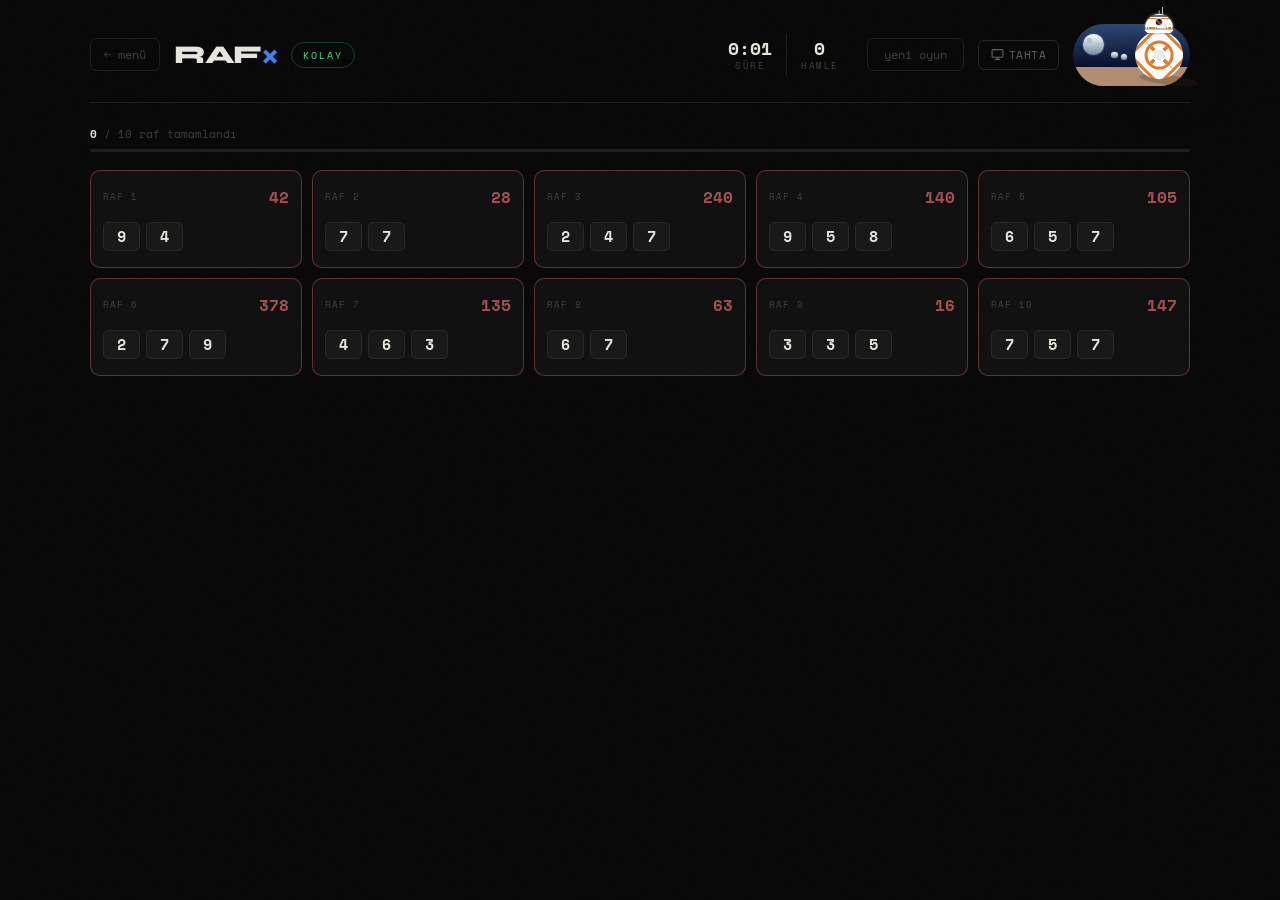
==== game.html @ 6678166b "Add files via upload" ====
<!DOCTYPE html>
<html lang="tr" data-theme="dark">
<head>
<meta charset="UTF-8">
<meta name="viewport" content="width=device-width, initial-scale=1.0">
<title>RAF× — Oyna</title>
<link rel="stylesheet" href="css/style.css">
</head>
<body>

<div class="game-page">

  <canvas id="confetti-canvas"></canvas>

  <!-- Header -->
  <header class="game-header">
    <a href="index.html" class="back-link" title="Zorluk değiştirmek için menüye dön">← menü</a>
    <div class="game-logo">RAF<span class="x">×</span></div>
    <span class="diff-badge" id="diff-badge"></span>
    <span class="mode-badge" id="mode-badge" style="display:none"></span>
    <div class="header-spacer"></div>
    <div class="stat-group">
      <div class="stat-item">
        <span class="stat-val" id="timer-val">0:00</span>
        <span class="stat-label">süre</span>
      </div>
      <div class="stat-item">
        <span class="stat-val" id="moves-val">0</span>
        <span class="stat-label">hamle</span>
      </div>
    </div>
    <button class="new-btn" onclick="initGame()">yeni oyun</button>
    <button class="board-btn" id="board-btn" title="Akıllı Tahta Modu">
      <svg viewBox="0 0 24 24" fill="none" stroke="currentColor" stroke-width="2" stroke-linecap="round" stroke-linejoin="round">
        <rect x="2" y="3" width="20" height="14" rx="2"/><path d="M8 21h8M12 17v4"/>
      </svg>
      tahta
    </button>

    <!-- Tema Toggle -->
    <label class="bb8-toggle">
      <input class="bb8-toggle__checkbox" type="checkbox" id="theme-toggle">
      <div class="bb8-toggle__container">
        <div class="bb8-toggle__scenery">
          <div class="bb8-toggle__cloud"></div>
          <div class="bb8-toggle__cloud"></div>
          <div class="bb8-toggle__cloud"></div>
          <div class="tatto-1"></div>
          <div class="tatto-2"></div>
          <div class="gomrassen"></div>
          <div class="hermes"></div>
          <div class="chenini"></div>
          <div class="bb8-toggle__star"></div>
          <div class="bb8-toggle__star"></div>
          <div class="bb8-toggle__star"></div>
          <div class="bb8-toggle__star"></div>
          <div class="bb8-toggle__star"></div>
          <div class="bb8-toggle__star"></div>
          <div class="bb8-toggle__star"></div>
        </div>
        <div class="bb8">
          <div class="bb8__head-container">
            <div class="bb8__antenna"></div>
            <div class="bb8__antenna"></div>
            <div class="bb8__head"></div>
          </div>
          <div class="bb8__body">
            <div class="artificial__hidden"></div>
          </div>
        </div>
        <div class="bb8__shadow"></div>
      </div>
    </label>

  </header>

  <!-- İlerleme -->
  <div class="progress-wrap">
    <div class="progress-meta">
      <span class="progress-text"><strong id="correct-num">0</strong> / 10 raf tamamlandı</span>
    </div>
    <div class="progress-track">
      <div class="progress-bar" id="progress-bar" style="width:0%"></div>
    </div>
  </div>

  <!-- Oyun Alanı -->
  <div id="game-area"></div>

</div>

<!-- Win Screen -->
<div id="win-screen">
  <div class="win-card">
    <div class="win-title">Tamamlandı</div>
    <div class="win-stars" id="win-stars"></div>
    <div class="win-stats">
      <div class="win-stat">
        <div class="win-stat-val" id="win-time">—</div>
        <div class="win-stat-label">Süre</div>
      </div>
      <div class="win-stat">
        <div class="win-stat-val" id="win-moves">—</div>
        <div class="win-stat-label">Hamle</div>
      </div>
      <div class="win-stat">
        <div class="win-stat-val" id="win-diff">—</div>
        <div class="win-stat-label">Zorluk</div>
      </div>
    </div>
    <div class="win-record" id="win-record" style="display:none">🏆 Yeni Rekor</div>
    <div class="win-daily-badge" id="win-daily-badge">📅 Günlük Bulmaca</div>
    <div class="win-actions">
      <button class="btn btn-ghost btn-sm" id="share-btn" onclick="shareResult()">⎘ Paylaş</button>
      <button class="btn btn-ghost btn-sm" onclick="downloadCard()">↓ Kart</button>
      <button class="btn btn-primary" onclick="initGame()">Tekrar</button>
      <a class="btn btn-ghost btn-sm" href="index.html">Menü</a>
    </div>
  </div>
</div>

<!-- Süre Doldu Ekranı -->
<div id="fail-screen">
  <div class="fail-card">
    <div class="fail-icon">⏱</div>
    <div class="fail-title">Süre Doldu!</div>
    <div class="fail-sub">Bir dahaki sefere!</div>
    <div class="fail-stats">
      <div class="fail-stat">
        <div class="fail-stat-val" id="fail-correct">0</div>
        <div class="fail-stat-label">Raf</div>
      </div>
      <div class="fail-stat">
        <div class="fail-stat-val" id="fail-moves">0</div>
        <div class="fail-stat-label">Hamle</div>
      </div>
      <div class="fail-stat">
        <div class="fail-stat-val" id="fail-diff">—</div>
        <div class="fail-stat-label">Zorluk</div>
      </div>
    </div>
    <div class="fail-actions">
      <button class="btn btn-primary" onclick="initGame()">Tekrar</button>
      <a class="btn btn-ghost btn-sm" href="index.html">Menü</a>
    </div>
  </div>
</div>

<script src="js/audio.js"></script>
<script src="js/storage.js"></script>
<script src="js/stats.js"></script>
<script src="js/puzzle.js"></script>
<script src="js/drag.js"></script>
<script src="js/game.js"></script>
<script src="js/theme.js"></script>

</body>
</html>
---- css/style.css ----
/* ═══════════════════════════════════════════════
   RAF× — style.css
═══════════════════════════════════════════════ */

@import url('https://fonts.googleapis.com/css2?family=Space+Mono:wght@400;700&family=Syne:wght@400;700;800&display=swap');

/* ════════════════════════════════════════
   TEMA DEĞİŞKENLERİ
════════════════════════════════════════ */

/* Koyu tema (varsayılan) */
:root {
  --bg:       #080808;
  --panel:    #101010;
  --panel2:   #141414;
  --border:   #1e1e1e;
  --border2:  #262626;
  --text:     #e8e4dc;
  --muted:    #404040;
  --muted2:   #242424;
  --muted3:   #606060;

  --chip-bg:     #181818;
  --chip-border: #282828;
  --chip-hover:  #222222;

  --green:  #4ade80;
  --red:    #f87171;
  --gold:   #fbbf24;
  --accent: #3b82f6;
  --blue:   #3b82f6;

  --r-sm: 6px;
  --r:    10px;
  --r-lg: 16px;

  --mono: 'Space Mono', monospace;
  --sans: 'Syne', sans-serif;

  --shadow:    0 6px 22px rgba(0,0,0,.55);
  --shadow-lg: 0 12px 40px rgba(0,0,0,.7);
}

/* Açık tema */
[data-theme="light"] {
  --bg:       #ffffff;
  --panel:    #f5f8ff;
  --panel2:   #edf2ff;
  --border:   #dde5f5;
  --border2:  #ccd8f0;
  --text:     #0a0f1e;
  --muted:    #a0aec0;
  --muted2:   #dde5f5;
  --muted3:   #6b7fa3;

  --chip-bg:     #edf2ff;
  --chip-border: #ccd8f0;
  --chip-hover:  #dde8ff;

  --green:  #16a34a;
  --red:    #dc2626;
  --gold:   #b45309;
  --accent: #2563eb;

  --shadow:    0 4px 16px rgba(0,0,0,.1);
  --shadow-lg: 0 8px 30px rgba(0,0,0,.15);
}

/* ── Reset ── */
*, *::before, *::after { box-sizing: border-box; margin: 0; padding: 0; }
html { scroll-behavior: smooth; }

body {
  background: var(--bg);
  color: var(--text);
  font-family: var(--sans);
  min-height: 100vh;
  overflow-x: hidden;
  transition: background .3s, color .3s;
}

/* Grain overlay — koyu temada */
body::before {
  content: '';
  position: fixed; inset: 0;
  background-image: url("data:image/svg+xml,%3Csvg viewBox='0 0 256 256' xmlns='http://www.w3.org/2000/svg'%3E%3Cfilter id='n'%3E%3CfeTurbulence type='fractalNoise' baseFrequency='0.9' numOctaves='4' stitchTiles='stitch'/%3E%3C/filter%3E%3Crect width='100%25' height='100%25' filter='url(%23n)' opacity='0.04'/%3E%3C/svg%3E");
  pointer-events: none; z-index: 9999;
  opacity: 0; transition: opacity .3s;
}
[data-theme="dark"] body::before { opacity: 0.4; }

a { color: inherit; text-decoration: none; }

/* ── Butonlar ── */
.btn {
  display: inline-flex; align-items: center; justify-content: center; gap: 6px;
  padding: 11px 24px; border: none; border-radius: var(--r);
  font-family: var(--sans); font-weight: 700; font-size: 1rem;
  cursor: pointer;
  transition: transform .14s, box-shadow .14s, background .2s, color .2s;
  text-decoration: none; white-space: nowrap;
  min-height: 44px;
}
.btn:hover  { transform: translateY(-2px); box-shadow: var(--shadow); }
.btn:active { transform: translateY(0); box-shadow: none; }

.btn-primary { background: var(--accent); color: #fff; }
.btn-primary:hover { opacity: .88; }

.btn-ghost {
  background: transparent;
  border: 1px solid var(--border2); color: var(--muted3);
}
.btn-ghost:hover { border-color: var(--muted3); color: var(--text); }
.btn-sm { padding: 8px 16px; font-size: 0.82rem; border-radius: var(--r-sm); min-height: 38px; }

/* ════════════════════════════════════════
   LANDING PAGE
════════════════════════════════════════ */

.landing {
  min-height: 100vh;
  display: flex; flex-direction: column; align-items: center;
  padding: 0 20px 80px;
  gap: 48px;
}

/* ── Nav ── */
.site-nav {
  width: 100%; max-width: 960px;
  display: flex; align-items: flex-start; justify-content: space-between;
  gap: 20px;
  padding: 22px 0 0;
}

/* ── Profil Kartı (nav sol) ── */
.nav-profile {
  background: var(--panel);
  border: 1px solid var(--border);
  border-radius: var(--r-lg);
  padding: 16px 18px;
  display: flex; flex-direction: column; gap: 14px;
  min-width: 240px; max-width: 300px;
  flex-shrink: 0;
  transition: background .2s, border-color .2s;
}

.np-header {
  display: flex; align-items: center; gap: 12px;
}
.np-avatar {
  width: 38px; height: 38px;
  background: linear-gradient(135deg, var(--accent), #6d28d9);
  border-radius: 50%;
  display: flex; align-items: center; justify-content: center;
  font-size: 1rem; color: #fff;
  flex-shrink: 0;
}
.np-meta {
  display: flex; flex-direction: column; gap: 3px;
}
.np-title {
  font-family: var(--sans); font-weight: 700; font-size: 0.9rem; color: var(--text);
}
.np-detail-btn {
  background: none; border: none; padding: 0;
  font-family: var(--mono); font-size: 0.58rem;
  color: var(--accent); cursor: pointer;
  letter-spacing: 0.5px;
  transition: opacity .15s;
  text-align: left;
}
.np-detail-btn:hover { opacity: .7; }

/* İstatistik satırları */
.np-stats {
  display: flex; align-items: center; gap: 0;
  background: var(--bg);
  border: 1px solid var(--border);
  border-radius: var(--r-sm);
  overflow: hidden;
}
.np-stat-row {
  flex: 1; padding: 8px 0;
  display: flex; flex-direction: column; align-items: center; gap: 2px;
}
.np-stat-sep {
  width: 1px; height: 28px; background: var(--border); flex-shrink: 0;
}
.np-stat-val {
  font-family: var(--mono); font-weight: 700;
  font-size: 0.95rem; color: var(--text);
  white-space: nowrap;
}
.np-stat-lbl {
  font-family: var(--mono); font-size: 0.52rem;
  color: var(--muted3); text-transform: uppercase; letter-spacing: 0.8px;
}

/* Başarım ikonları */
.np-ach-wrap {
  display: flex; flex-direction: column; gap: 8px;
}
.np-ach-label {
  font-family: var(--mono); font-size: 0.58rem;
  color: var(--muted3); text-transform: uppercase; letter-spacing: 1.5px;
  display: flex; align-items: center; gap: 6px;
}
#np-ach-count {
  color: var(--accent); font-size: 0.55rem;
}
.np-ach-grid {
  display: flex; flex-wrap: wrap; gap: 5px;
}
.np-ach-chip {
  width: 28px; height: 28px;
  border-radius: var(--r-sm);
  border: 1px solid var(--border);
  background: var(--bg);
  display: flex; align-items: center; justify-content: center;
  font-size: 0.85rem;
  filter: grayscale(1); opacity: .3;
  cursor: default;
  transition: filter .2s, opacity .2s, border-color .2s, transform .15s;
}
.np-ach-chip.on {
  filter: none; opacity: 1;
  border-color: var(--gold);
  background: rgba(180,83,9,.08);
}
.np-ach-chip:hover { transform: scale(1.15); }

/* ── Nav sağ: brand + kontroller ── */
.nav-right {
  display: flex; flex-direction: column; align-items: flex-end; gap: 10px;
}

.nav-brand {
  font-family: var(--sans); font-weight: 800;
  font-size: 1.5rem; letter-spacing: -1.5px;
  color: var(--text); line-height: 1;
}
.nav-brand .x { color: var(--accent); }

.nav-controls {
  display: flex; align-items: center; gap: 8px;
}

.nav-btn {
  display: flex; align-items: center; gap: 5px;
  padding: 6px 12px;
  border: 1px solid var(--border2);
  border-radius: var(--r-sm);
  background: transparent;
  color: var(--muted3);
  font-family: var(--mono); font-size: 0.66rem;
  text-transform: uppercase; letter-spacing: 0.5px;
  cursor: pointer;
  transition: border-color .18s, color .18s;
  white-space: nowrap;
}
.nav-btn:hover { border-color: var(--accent); color: var(--accent); }
.nav-btn svg   { width: 13px; height: 13px; flex-shrink: 0; }

/* ── Hero ── */
.hero {
  width: 100%; max-width: 960px;
  text-align: center;
  padding: 32px 0 0;
  display: flex; flex-direction: column; align-items: center; gap: 14px;
}

.hero-logo {
  font-size: clamp(4rem, 11vw, 7rem);
  font-weight: 800; letter-spacing: -6px; line-height: 1;
  animation: logoIn .65s cubic-bezier(.34,1.56,.64,1) both;
}
.hero-logo .x { color: var(--accent); }

@keyframes logoIn {
  from { transform: scale(.5) rotate(-8deg); opacity: 0; }
  to   { transform: scale(1)  rotate(0);     opacity: 1; }
}

.hero-tagline {
  font-family: var(--mono); font-size: 0.72rem;
  color: var(--muted3); letter-spacing: 1.5px;
}

.hero-badges {
  display: flex; gap: 8px; flex-wrap: wrap; justify-content: center;
  min-height: 24px;
}
.hero-badge {
  font-family: var(--mono); font-size: 0.6rem;
  color: var(--muted3); text-transform: uppercase; letter-spacing: 1px;
  background: var(--panel); border: 1px solid var(--border);
  border-radius: 20px; padding: 3px 11px;
}

/* ── Ortak bölüm etiketi ── */
.section-label {
  font-family: var(--mono); font-size: 0.62rem;
  color: var(--muted); text-transform: uppercase; letter-spacing: 2.5px;
  display: flex; align-items: center; gap: 8px;
  margin-bottom: 14px;
}
.section-label::after {
  content: ''; flex: 1; height: 1px; background: var(--border);
}

/* Eski section-title geriye dönük uyumluluk */
.section-title {
  font-family: var(--mono); font-size: 0.62rem;
  color: var(--muted); text-transform: uppercase; letter-spacing: 2.5px;
  margin-bottom: 14px; padding-bottom: 10px;
  border-bottom: 1px solid var(--border);
}

/* ════════════════════════════════════════
   OYNA — MOD + ZORLUK
════════════════════════════════════════ */

.play-section {
  width: 100%; max-width: 960px;
}

/* Mod sekmeleri */
.mode-tabs {
  display: flex;
  background: var(--panel);
  border: 1px solid var(--border);
  border-radius: var(--r);
  padding: 4px;
  gap: 4px;
  margin-bottom: 12px;
}

.mode-tab {
  flex: 1;
  padding: 9px 16px;
  border: none; border-radius: calc(var(--r) - 2px);
  background: transparent;
  color: var(--muted3);
  font-family: var(--mono); font-size: 0.68rem;
  text-transform: uppercase; letter-spacing: 0.5px;
  cursor: pointer;
  transition: background .18s, color .18s;
  white-space: nowrap;
}
.mode-tab:hover  { color: var(--text); }
.mode-tab.active { background: var(--accent); color: #fff; }

.mode-hint {
  font-family: var(--mono); font-size: 0.66rem;
  color: var(--muted3); letter-spacing: 0.5px;
  margin-bottom: 16px;
  min-height: 1.2em;
  transition: opacity .2s;
}

/* Zorluk kartları — yeni tasarım */
.diff-cards {
  display: grid; grid-template-columns: repeat(3, 1fr); gap: 10px;
}

.diff-card {
  background: var(--panel);
  border: 1px solid var(--border);
  border-radius: var(--r-lg);
  overflow: hidden;
  cursor: pointer;
  display: flex; align-items: stretch;
  transition: border-color .18s, transform .16s, box-shadow .18s;
  text-decoration: none; color: inherit;
}
.diff-card:hover { transform: translateY(-3px); box-shadow: var(--shadow); }
.diff-card.easy:hover   { border-color: var(--green); }
.diff-card.medium:hover { border-color: var(--gold);  }
.diff-card.hard:hover   { border-color: var(--red);   }

/* Renkli sol şerit */
.diff-card-stripe {
  width: 4px; flex-shrink: 0;
}
.easy   .diff-card-stripe { background: var(--green); }
.medium .diff-card-stripe { background: var(--gold);  }
.hard   .diff-card-stripe { background: var(--red);   }

.diff-card-body {
  flex: 1; padding: 18px 16px;
  display: flex; flex-direction: column; gap: 5px;
}

.diff-card-top {
  display: flex; align-items: baseline; gap: 8px;
}

.diff-card-name {
  font-weight: 800; font-size: 1.1rem; letter-spacing: -.5px;
}
.easy   .diff-card-name { color: var(--green); }
.medium .diff-card-name { color: var(--gold);  }
.hard   .diff-card-name { color: var(--red);   }

.diff-card-tag {
  font-family: var(--mono); font-size: 0.58rem;
  color: var(--muted); text-transform: uppercase; letter-spacing: 1.5px;
}

.diff-card-desc {
  font-size: 0.8rem; color: var(--muted3);
  line-height: 1.5;
}

.diff-card-record {
  margin-top: 6px;
  font-family: var(--mono); font-size: 0.62rem; color: var(--muted);
  transition: color .2s;
}
.diff-card-record.has-record { color: var(--gold); }
.diff-card-record b { color: var(--gold); }

.diff-card-arrow {
  display: flex; align-items: center; justify-content: center;
  width: 36px; flex-shrink: 0;
  color: var(--muted);
  font-size: 1rem;
  transition: color .18s, transform .18s;
}
.diff-card:hover .diff-card-arrow { color: var(--text); transform: translateX(3px); }

/* ════════════════════════════════════════
   GÜNLÜK BULMACA — ÖNE ÇIKAN
════════════════════════════════════════ */

.daily-section {
  width: 100%; max-width: 960px;
  background: var(--panel);
  border: 1px solid var(--border2);
  border-radius: var(--r-lg);
  padding: 22px 24px;
  position: relative;
  overflow: hidden;
}

/* Sol kenar vurgusu */
.daily-section::before {
  content: '';
  position: absolute; left: 0; top: 0; bottom: 0; width: 3px;
  background: linear-gradient(180deg, var(--gold), var(--accent));
}

.daily-section-head {
  display: flex; align-items: flex-start; justify-content: space-between;
  margin-bottom: 16px;
}
.daily-section-label {
  font-family: var(--mono); font-size: 0.62rem;
  color: var(--gold); text-transform: uppercase; letter-spacing: 2px;
  margin-bottom: 3px;
}
.daily-section-date {
  font-size: 0.85rem; font-weight: 700; color: var(--text);
}
.daily-streak {
  font-family: var(--mono); font-size: 0.65rem;
  color: var(--gold); background: rgba(180,83,9,.1);
  border: 1px solid rgba(180,83,9,.2);
  border-radius: 20px; padding: 4px 12px;
}

.daily-cards {
  display: grid; grid-template-columns: repeat(3, 1fr); gap: 8px;
}

.daily-card {
  background: var(--bg);
  border: 1px solid var(--border);
  border-radius: var(--r);
  padding: 14px 16px;
  display: flex; flex-direction: column; gap: 4px;
  text-decoration: none; color: inherit;
  transition: border-color .18s, transform .14s;
}
.daily-card:hover   { border-color: var(--border2); transform: translateY(-2px); }
.daily-card.played  { border-color: var(--green); }

.daily-card-top {
  display: flex; align-items: center; justify-content: space-between;
}
.daily-card-diff {
  font-weight: 700; font-size: 0.95rem;
}
.daily-card-diff.easy   { color: var(--green); }
.daily-card-diff.medium { color: var(--gold);  }
.daily-card-diff.hard   { color: var(--red);   }
.daily-card-check {
  font-size: 0.8rem; color: var(--green);
  font-family: var(--mono);
}
.daily-card-stars {
  font-size: 1rem; color: var(--gold); letter-spacing: 1px;
}
.daily-stars-empty { color: var(--muted2); }
.daily-card-meta {
  font-family: var(--mono); font-size: 0.6rem;
  color: var(--muted3); text-transform: uppercase; letter-spacing: 1px;
}

/* ════════════════════════════════════════
   ALT GRID — İSTATİSTİK + BAŞARIMLAR
════════════════════════════════════════ */

.bottom-grid {
  width: 100%; max-width: 960px;
  display: grid; grid-template-columns: 280px 1fr; gap: 16px;
  align-items: start;
}

/* İstatistik mini */
.stats-mini {
  background: var(--panel);
  border: 1px solid var(--border);
  border-radius: var(--r-lg);
  padding: 20px 22px;
  display: flex; flex-direction: column; gap: 12px;
}

.stats-mini-nums {
  display: flex; flex-direction: column; gap: 8px;
}

.stats-mini-row {
  display: flex; align-items: baseline; justify-content: space-between;
  padding: 6px 0;
  border-bottom: 1px solid var(--border);
}
.stats-mini-row:last-child { border-bottom: none; }

.stats-mini-val {
  font-family: var(--mono); font-weight: 700;
  font-size: 1.1rem; color: var(--text);
}
.stats-mini-lbl {
  font-family: var(--mono); font-size: 0.58rem;
  color: var(--muted3); text-transform: uppercase; letter-spacing: 1px;
}

.stats-more-btn {
  background: none; border: 1px solid var(--border2);
  border-radius: var(--r-sm);
  font-family: var(--mono); font-size: 0.62rem;
  color: var(--muted3); padding: 7px 14px;
  cursor: pointer; transition: border-color .18s, color .18s;
  text-align: center; letter-spacing: 0.5px;
}
.stats-more-btn:hover { border-color: var(--accent); color: var(--accent); }

/* Başarım mini */
.ach-mini {
  background: var(--panel);
  border: 1px solid var(--border);
  border-radius: var(--r-lg);
  padding: 20px 22px;
}

.ach-count {
  color: var(--accent);
  font-size: 0.55rem;
  margin-left: 4px;
}

/* ── Nasıl Oynanır ── */
.how-section {
  width: 100%; max-width: 960px;
}

.how-steps {
  display: grid; grid-template-columns: repeat(4, 1fr); gap: 8px;
}

.how-step {
  background: var(--panel); border: 1px solid var(--border);
  border-radius: var(--r); padding: 16px;
  display: flex; flex-direction: column; gap: 10px;
  transition: background .2s, border-color .2s;
}

.step-n {
  font-family: var(--mono); font-size: 0.65rem; color: var(--accent);
  background: rgba(59,130,246,.08); border: 1px solid rgba(59,130,246,.18);
  border-radius: 4px; padding: 3px 8px; width: fit-content;
}
[data-theme="light"] .step-n {
  background: rgba(37,99,235,.07); border-color: rgba(37,99,235,.18);
}

.step-text { font-size: 0.85rem; color: var(--muted3); line-height: 1.65; }
.step-text b { color: var(--text); }

/* ── Footer ── */
.landing-footer {
  font-family: var(--mono); font-size: 0.62rem;
  color: var(--muted2); letter-spacing: 2px; text-align: center;
  margin-top: -16px;
}

/* ════════════════════════════════════════
   GAME PAGE
════════════════════════════════════════ */

.game-page {
  min-height: 100vh;
  display: flex; flex-direction: column; align-items: center;
  padding: 24px 24px 60px;
}

/* ── Header ── */
.game-header {
  width: 100%; max-width: 1100px;
  display: flex; align-items: center; gap: 14px;
  margin-bottom: 22px;
  padding-bottom: 16px;
  border-bottom: 1px solid var(--border);
  transition: border-color .2s;
}

.back-link {
  font-family: var(--mono); font-size: 0.72rem; color: var(--muted);
  border: 1px solid var(--border); border-radius: var(--r-sm);
  padding: 7px 13px; text-decoration: none;
  transition: color .18s, border-color .18s;
}
.back-link:hover { color: var(--text); border-color: var(--muted3); }

.game-logo { font-size: 1.6rem; font-weight: 800; letter-spacing: -1.5px; }
.game-logo .x { color: var(--accent); }

.diff-badge {
  font-family: var(--mono); font-size: 0.65rem;
  text-transform: uppercase; letter-spacing: 2px;
  padding: 4px 11px; border-radius: 20px;
  border: 1px solid var(--border); color: var(--muted);
  pointer-events: none;
  transition: color .2s, border-color .2s;
}
.diff-badge[data-diff="easy"]   { color: var(--green); border-color: rgba(74,222,128,.25); }
.diff-badge[data-diff="medium"] { color: var(--gold);  border-color: rgba(251,191,36,.25); }
.diff-badge[data-diff="hard"]   { color: var(--red);   border-color: rgba(248,113,113,.25); }

[data-theme="light"] .diff-badge[data-diff="easy"]   { border-color: rgba(22,163,74,.3); }
[data-theme="light"] .diff-badge[data-diff="medium"] { border-color: rgba(180,83,9,.3); }
[data-theme="light"] .diff-badge[data-diff="hard"]   { border-color: rgba(220,38,38,.3); }

.header-spacer { flex: 1; }

.stat-group { display: flex; align-items: center; }
.stat-item {
  display: flex; flex-direction: column; align-items: center;
  padding: 4px 14px; border-right: 1px solid var(--border);
  transition: border-color .2s;
}
.stat-item:last-child { border-right: none; }
.stat-val {
  font-family: var(--mono); font-size: 1.1rem; font-weight: 700; color: var(--text);
  line-height: 1.2; transition: color .2s;
}
.stat-label {
  font-family: var(--mono); font-size: 0.58rem; color: var(--muted);
  text-transform: uppercase; letter-spacing: 1.5px;
}

.new-btn {
  background: transparent; border: 1px solid var(--border); color: var(--muted);
  border-radius: var(--r-sm); padding: 7px 16px;
  font-family: var(--mono); font-size: 0.72rem;
  cursor: pointer; transition: color .18s, border-color .18s, background .2s;
}
.new-btn:hover { color: var(--text); border-color: var(--muted3); }

/* ── İlerleme ── */
.progress-wrap {
  width: 100%; max-width: 1100px; margin-bottom: 18px;
}
.progress-meta {
  display: flex; justify-content: space-between; align-items: baseline;
  margin-bottom: 7px;
}
.progress-text {
  font-family: var(--mono); font-size: 0.7rem; color: var(--muted);
}
.progress-text strong { color: var(--text); font-weight: 700; }
.progress-track {
  height: 3px; background: var(--border); border-radius: 3px; overflow: hidden;
  transition: background .2s;
}
.progress-bar {
  height: 100%; border-radius: 3px; background: var(--green);
  transition: width .4s ease, background .2s;
}

/* ── Oyun Alanı ── */
#game-area {
  width: 100%; max-width: 1100px;
  display: grid;
  grid-template-columns: repeat(5, 1fr);
  gap: 10px;
}

/* ── Raf ── */
.shelf {
  background: var(--panel); border: 1px solid var(--border);
  border-radius: var(--r); padding: 14px 12px 12px;
  transition: border-color .2s, background .2s;
  min-height: 96px;
  display: flex; flex-direction: column; gap: 10px;
}
.shelf.correct   { border-color: var(--green); }
.shelf.wrong     { border-color: rgba(248,113,113,.35); }
.shelf.drag-over { border-color: var(--accent); }
[data-theme="light"] .shelf.wrong { border-color: rgba(220,38,38,.3); }
.shelf.locked .num-chip { cursor: default; pointer-events: none; }

.shelf-top { display: flex; justify-content: space-between; align-items: center; }

.shelf-num {
  font-family: var(--mono); font-size: 0.58rem; color: var(--muted);
  text-transform: uppercase; letter-spacing: 1px;
}

.shelf-target {
  font-family: var(--mono); font-size: 1rem; font-weight: 700; color: var(--text);
  transition: color .2s;
}
.shelf.correct .shelf-target { color: var(--green); }
.shelf.wrong   .shelf-target { color: var(--red); opacity: .65; }

.numbers-row {
  display: flex; flex-wrap: wrap; gap: 6px;
  flex: 1; align-items: center; min-height: 36px;
}
.empty-hint {
  font-family: var(--mono); font-size: 0.6rem;
  color: var(--muted2); letter-spacing: 3px;
}

/* ── Chip ── */
.num-chip {
  background: var(--chip-bg); border: 1px solid var(--chip-border);
  border-radius: 5px; padding: 6px 13px;
  font-family: var(--mono); font-size: 0.95rem; font-weight: 700; color: var(--text);
  cursor: grab; user-select: none; touch-action: none;
  transition: border-color .15s, opacity .15s, transform .12s, background .2s, color .2s;
  line-height: 1;
}
.num-chip:hover   { background: var(--chip-hover); border-color: var(--muted3); transform: translateY(-1px); }
.num-chip.dragging { opacity: .15; }
.num-chip.ghost {
  position: fixed; pointer-events: none; z-index: 1000;
  opacity: .96; transform: scale(1.15) rotate(2deg);
  border-color: var(--accent);
  box-shadow: var(--shadow-lg); cursor: grabbing;
}

/* ════════════════════════════════════════
   WIN SCREEN
════════════════════════════════════════ */

#confetti-canvas {
  position: fixed; inset: 0; pointer-events: none; z-index: 498;
}

#win-screen {
  display: none; position: fixed; inset: 0;
  background: rgba(0,0,0,.82); z-index: 500;
  align-items: center; justify-content: center;
  backdrop-filter: blur(16px);
}
[data-theme="light"] #win-screen { background: rgba(0,0,0,.6); }
#win-screen.show { display: flex; }

.win-card {
  background: var(--panel); border: 1px solid var(--border2);
  border-radius: var(--r-lg); padding: 36px 40px;
  text-align: center; max-width: 380px; width: 92%;
  display: flex; flex-direction: column; align-items: center; gap: 18px;
  animation: winIn .35s ease; box-shadow: var(--shadow-lg);
}
@keyframes winIn {
  from { transform: translateY(16px); opacity: 0; }
  to   { transform: translateY(0);    opacity: 1; }
}

.win-title { font-size: 1.6rem; font-weight: 800; letter-spacing: -1px; color: var(--text); }

.win-stats {
  display: grid; grid-template-columns: 1fr 1fr 1fr; gap: 6px; width: 100%;
}
.win-stat {
  background: var(--bg); border: 1px solid var(--border);
  border-radius: var(--r-sm); padding: 10px 6px;
  display: flex; flex-direction: column; align-items: center; gap: 2px;
  transition: background .2s, border-color .2s;
}
.win-stat-val {
  font-family: var(--mono); font-size: 1.05rem; font-weight: 700; color: var(--gold);
}
.win-stat-label {
  font-family: var(--mono); font-size: 0.6rem; color: var(--muted);
  text-transform: uppercase; letter-spacing: 1px;
}

.win-stars { display: flex; gap: 3px; font-size: 1.4rem; color: var(--gold); }

.win-record {
  font-family: var(--mono); font-size: 0.56rem; color: var(--gold);
  border: 1px solid rgba(251,191,36,.22);
  border-radius: var(--r-sm); padding: 5px 14px;
  letter-spacing: 1px; text-transform: uppercase;
}

.win-actions { display: flex; gap: 8px; width: 100%; }
.win-actions .btn { flex: 1; }

/* ════════════════════════════════════════
   BB8 TOGGLE (Tema Değiştirici)
════════════════════════════════════════ */

.bb8-toggle {
  --toggle-size: 11px;
  --toggle-width: 10.625em;
  --toggle-height: 5.625em;
  --toggle-offset: calc((var(--toggle-height) - var(--bb8-diameter)) / 2);
  --toggle-bg: linear-gradient(#2c4770, #070e2b 35%, #628cac 50% 70%, #a6c5d4) no-repeat;
  --bb8-diameter: 4.375em;
  --radius: 99em;
  --transition: 0.4s;
  --accent: #de7d2f;
  --bb8-bg: #fff;
}

.bb8-toggle, .bb8-toggle *, .bb8-toggle *::before, .bb8-toggle *::after {
  box-sizing: border-box;
}

.bb8-toggle { cursor: pointer; font-size: var(--toggle-size); flex-shrink: 0; }

.bb8-toggle__checkbox { appearance: none; display: none; }

.bb8-toggle__container {
  width: var(--toggle-width); height: var(--toggle-height);
  background: var(--toggle-bg); background-size: 100% 11.25em;
  background-position-y: -5.625em; border-radius: var(--radius);
  position: relative; transition: var(--transition);
}

.bb8 {
  display: flex; flex-direction: column; align-items: center;
  position: absolute;
  top: calc(var(--toggle-offset) - 1.688em + 0.188em);
  left: var(--toggle-offset);
  transition: var(--transition); z-index: 2;
}

.bb8__head-container {
  position: relative; transition: var(--transition); z-index: 2;
  transform-origin: 1.25em 3.75em;
}

.bb8__head {
  overflow: hidden; margin-bottom: -0.188em; width: 2.5em; height: 1.688em;
  background:
    linear-gradient(transparent .063em, dimgray .063em .313em, transparent .313em .375em, var(--accent) .375em .5em, transparent .5em 1.313em, silver 1.313em 1.438em, transparent 1.438em),
    linear-gradient(45deg, transparent .188em, var(--bb8-bg) .188em 1.25em, transparent 1.25em),
    linear-gradient(-45deg, transparent .188em, var(--bb8-bg) .188em 1.25em, transparent 1.25em),
    linear-gradient(var(--bb8-bg) 1.25em, transparent 1.25em);
  border-radius: var(--radius) var(--radius) 0 0;
  position: relative; z-index: 1;
  filter: drop-shadow(0 .063em .125em gray);
}

.bb8__head::before {
  content: "";
  position: absolute; width: .563em; height: .563em;
  background:
    radial-gradient(.125em circle at .25em .375em, red, transparent),
    radial-gradient(.063em circle at .375em .188em, var(--bb8-bg) 50%, transparent 100%),
    linear-gradient(45deg, #000 .188em, dimgray .313em .375em, #000 .5em);
  border-radius: var(--radius); top: .413em; left: 50%;
  transform: translate(-50%);
  box-shadow: 0 0 0 .089em lightgray, .563em .281em 0 -.148em, .563em .281em 0 -.1em var(--bb8-bg), .563em .281em 0 -.063em;
  z-index: 1; transition: var(--transition);
}

.bb8__head::after {
  content: ""; position: absolute; bottom: .375em; left: 0;
  width: 100%; height: .188em;
  background: linear-gradient(to right, var(--accent) .125em, transparent .125em .188em, var(--accent) .188em .313em, transparent .313em .375em, var(--accent) .375em .938em, transparent .938em 1em, var(--accent) 1em 1.125em, transparent 1.125em 1.875em, var(--accent) 1.875em 2em, transparent 2em 2.063em, var(--accent) 2.063em 2.25em, transparent 2.25em 2.313em, var(--accent) 2.313em 2.375em, transparent 2.375em 2.438em, var(--accent) 2.438em);
  transition: var(--transition);
}

.bb8__antenna {
  position: absolute; transform: translateY(-90%);
  width: .059em; border-radius: var(--radius) var(--radius) 0 0; transition: var(--transition);
}
.bb8__antenna:nth-child(1) { height: .938em; right: .938em; background: linear-gradient(#000 .188em, silver .188em); }
.bb8__antenna:nth-child(2) { height: .375em; left: 50%; transform: translate(-50%, -90%); background: silver; }

.bb8__body {
  width: 4.375em; height: 4.375em; background: var(--bb8-bg);
  border-radius: var(--radius); position: relative; overflow: hidden;
  transition: var(--transition); z-index: 1; transform: rotate(45deg);
  background:
    linear-gradient(-90deg, var(--bb8-bg) 4%, var(--accent) 4% 10%, transparent 10% 90%, var(--accent) 90% 96%, var(--bb8-bg) 96%),
    linear-gradient(var(--bb8-bg) 4%, var(--accent) 4% 10%, transparent 10% 90%, var(--accent) 90% 96%, var(--bb8-bg) 96%),
    linear-gradient(to right, transparent 2.156em, silver 2.156em 2.219em, transparent 2.188em),
    linear-gradient(transparent 2.156em, silver 2.156em 2.219em, transparent 2.188em);
  background-color: var(--bb8-bg);
}

.bb8__body::after {
  content: ""; bottom: 1.5em; left: .563em; position: absolute;
  width: .188em; height: .188em; background: rgb(236,236,236); color: rgb(236,236,236);
  border-radius: 50%;
  box-shadow: .875em .938em, 0 -1.25em, .875em -2.125em, 2.125em -2.125em, 3.063em -1.25em, 3.063em 0, 2.125em .938em;
}

.bb8__body::before {
  content: ""; width: 2.625em; height: 2.625em; position: absolute;
  border-radius: 50%; z-index: .1; overflow: hidden;
  top: 50%; left: 50%; transform: translate(-50%, -50%);
  border: .313em solid var(--accent);
  background:
    radial-gradient(1em circle at center, rgb(236,236,236) 50%, transparent 51%),
    radial-gradient(1.25em circle at center, var(--bb8-bg) 50%, transparent 51%),
    linear-gradient(-90deg, transparent 42%, var(--accent) 42% 58%, transparent 58%),
    linear-gradient(var(--bb8-bg) 42%, var(--accent) 42% 58%, var(--bb8-bg) 58%);
}

.artificial__hidden {
  position: absolute; border-radius: inherit; inset: 0;
  pointer-events: none; overflow: hidden;
}

.bb8__shadow {
  width: var(--bb8-diameter); height: 20%; border-radius: 50%;
  background: #3a271c; box-shadow: .313em 0 3.125em #3a271c; opacity: .25;
  position: absolute; bottom: 0; left: calc(var(--toggle-offset) - .938em);
  transition: var(--transition); transform: skew(-70deg); z-index: 1;
}

.bb8-toggle__scenery {
  width: 100%; height: 100%; pointer-events: none; overflow: hidden;
  position: relative; border-radius: inherit;
}
.bb8-toggle__scenery::before {
  content: ""; position: absolute; width: 100%; height: 30%;
  bottom: 0; background: #b18d71; z-index: 1;
}

.bb8-toggle__cloud { z-index: 1; position: absolute; border-radius: 50%; }
.bb8-toggle__cloud:nth-last-child(1) { width: .875em; height: .625em; filter: blur(.125em) drop-shadow(.313em .313em #ffffffae) drop-shadow(-.625em 0 #fff) drop-shadow(-.938em -.125em #fff); right: 1.875em; top: 2.813em; background: linear-gradient(to top right, #ffffffae, #ffffffae); transition: var(--transition); }
.bb8-toggle__cloud:nth-last-child(2) { top: .625em; right: 4.375em; width: .875em; height: .375em; background: #dfdedeae; filter: blur(.125em) drop-shadow(-.313em -.188em #e0dfdfae) drop-shadow(-.625em -.188em #bbbbbbae) drop-shadow(-1em .063em #cfcfcfae); transition: .6s; }
.bb8-toggle__cloud:nth-last-child(3) { top: 1.25em; right: .938em; width: .875em; height: .375em; background: #ffffffae; filter: blur(.125em) drop-shadow(.438em .188em #ffffffae) drop-shadow(-.625em .313em #ffffffae); transition: .8s; }

.gomrassen, .hermes, .chenini {
  position: absolute; border-radius: var(--radius);
  background: linear-gradient(#fff, #6e8ea2); top: 100%;
}
.gomrassen { left: .938em; width: 1.875em; height: 1.875em; box-shadow: 0 0 .188em #ffffff52, 0 0 .188em #6e8ea24b; transition: var(--transition); }
.gomrassen::before, .gomrassen::after { content: ""; position: absolute; border-radius: inherit; box-shadow: inset 0 0 .063em rgb(140,162,169); background: rgb(184,196,200); }
.gomrassen::before { left: .313em; top: .313em; width: .438em; height: .438em; }
.gomrassen::after  { width: .25em; height: .25em; left: 1.25em; top: .75em; }

.hermes  { left: 3.438em; width: .625em; height: .625em; box-shadow: 0 0 .125em #ffffff52, 0 0 .125em #6e8ea24b; transition: .6s; }
.chenini { left: 4.375em; width: .5em;   height: .5em;   box-shadow: 0 0 .125em #ffffff52, 0 0 .125em #6e8ea24b; transition: .8s; }

.tatto-1, .tatto-2 { position: absolute; width: 1.25em; height: 1.25em; border-radius: var(--radius); }
.tatto-1 { background: #fefefe; right: 3.125em; top: .625em; box-shadow: 0 0 .438em #fdf4e1; transition: var(--transition); }
.tatto-2 { background: linear-gradient(#e6ac5c, #d75449); right: 1.25em; top: 2.188em; box-shadow: 0 0 .438em #e6ad5c3d, 0 0 .438em #d755494f; transition: .7s; }

.bb8-toggle__star {
  position: absolute; width: .063em; height: .063em;
  background: #fff; border-radius: var(--radius);
  filter: drop-shadow(0 0 .063em #fff); color: #fff; top: 100%;
}
.bb8-toggle__star:nth-child(1) { left: 3.75em; box-shadow: 1.25em .938em, -1.25em 2.5em, 0 1.25em, 1.875em .625em, -3.125em 1.875em, 1.25em 2.813em; transition: .2s; }
.bb8-toggle__star:nth-child(2) { left: 4.688em; box-shadow: .625em 0, 0 .625em, -.625em -.625em, .625em .938em, -3.125em 1.25em, 1.25em -1.563em; transition: .3s; }
.bb8-toggle__star:nth-child(3) { left: 5.313em; box-shadow: -.625em -.625em, -2.188em 1.25em, -2.188em 0, -3.75em -.625em, -3.125em -.625em, -2.5em -.313em, .75em -.625em; transition: var(--transition); }
.bb8-toggle__star:nth-child(4) { left: 1.875em; width: .125em; height: .125em; transition: .5s; }
.bb8-toggle__star:nth-child(5) { left: 5em;     width: .125em; height: .125em; transition: .6s; }
.bb8-toggle__star:nth-child(6) { left: 2.5em;   width: .125em; height: .125em; transition: .7s; }
.bb8-toggle__star:nth-child(7) { left: 3.438em; width: .125em; height: .125em; transition: .8s; }

/* BB8 Aksiyonlar */
.bb8-toggle__checkbox:checked + .bb8-toggle__container .bb8-toggle__star:nth-child(1) { top: .625em; }
.bb8-toggle__checkbox:checked + .bb8-toggle__container .bb8-toggle__star:nth-child(2) { top: 1.875em; }
.bb8-toggle__checkbox:checked + .bb8-toggle__container .bb8-toggle__star:nth-child(3) { top: 1.25em; }
.bb8-toggle__checkbox:checked + .bb8-toggle__container .bb8-toggle__star:nth-child(4) { top: 3.438em; }
.bb8-toggle__checkbox:checked + .bb8-toggle__container .bb8-toggle__star:nth-child(5) { top: 3.438em; }
.bb8-toggle__checkbox:checked + .bb8-toggle__container .bb8-toggle__star:nth-child(6) { top: .313em; }
.bb8-toggle__checkbox:checked + .bb8-toggle__container .bb8-toggle__star:nth-child(7) { top: 1.875em; }
.bb8-toggle__checkbox:checked + .bb8-toggle__container .bb8-toggle__cloud { right: -100%; }
.bb8-toggle__checkbox:checked + .bb8-toggle__container .gomrassen { top: .938em; }
.bb8-toggle__checkbox:checked + .bb8-toggle__container .hermes    { top: 2.5em; }
.bb8-toggle__checkbox:checked + .bb8-toggle__container .chenini   { top: 2.75em; }
.bb8-toggle__checkbox:checked + .bb8-toggle__container { background-position-y: 0; }
.bb8-toggle__checkbox:checked + .bb8-toggle__container .tatto-1   { top: 100%; }
.bb8-toggle__checkbox:checked + .bb8-toggle__container .tatto-2   { top: 100%; }
.bb8-toggle__checkbox:checked + .bb8-toggle__container .bb8 { left: calc(100% - var(--bb8-diameter) - var(--toggle-offset)); }
.bb8-toggle__checkbox:checked + .bb8-toggle__container .bb8__shadow { left: calc(100% - var(--bb8-diameter) - var(--toggle-offset) + .938em); transform: skew(70deg); }
.bb8-toggle__checkbox:checked + .bb8-toggle__container .bb8__body  { transform: rotate(225deg); }

.bb8-toggle__checkbox:hover + .bb8-toggle__container .bb8__head::before { left: 100%; }
.bb8-toggle__checkbox:not(:checked):hover + .bb8-toggle__container .bb8__antenna:nth-child(1) { right: 1.5em; }
.bb8-toggle__checkbox:hover + .bb8-toggle__container .bb8__antenna:nth-child(2) { left: .938em; }
.bb8-toggle__checkbox:hover + .bb8-toggle__container .bb8__head::after { background-position: 1.375em 0; }
.bb8-toggle__checkbox:checked:hover + .bb8-toggle__container .bb8__head::before { left: 0; }
.bb8-toggle__checkbox:checked:hover + .bb8-toggle__container .bb8__antenna:nth-child(2) { left: calc(100% - .938em); }
.bb8-toggle__checkbox:checked:hover + .bb8-toggle__container .bb8__head::after { background-position: -1.375em 0; }
.bb8-toggle__checkbox:active + .bb8-toggle__container .bb8__head-container { transform: rotate(25deg); }
.bb8-toggle__checkbox:checked:active + .bb8-toggle__container .bb8__head-container { transform: rotate(-25deg); }

/* ════════════════════════════════════════
   RESPONSIVE
════════════════════════════════════════ */

/* Orta masaüstü */
@media (max-width: 1100px) {
  #game-area { grid-template-columns: repeat(4, 1fr); }
}

/* Küçük masaüstü / büyük tablet (≤860px) */
@media (max-width: 860px) {
  #game-area   { grid-template-columns: repeat(3, 1fr); }
  .game-header { gap: 10px; }
  .bottom-grid { grid-template-columns: 1fr; }
}

/* Tablet (≤768px) */
@media (max-width: 768px) {
  /* Landing gap küçült */
  .landing { gap: 32px; }
  .hero { padding: 12px 0 0; }
  .hero-logo { font-size: clamp(3.2rem, 16vw, 5rem); }

  /* Mod sekmeleri */
  .mode-tab { font-size: 0.6rem; padding: 8px 10px; }

  /* Zorluk kartları: dikey */
  .diff-cards { grid-template-columns: 1fr; }
  .diff-card  { border-radius: var(--r); }
  .diff-card-body { padding: 14px 14px; }
  .diff-card-desc { display: none; }

  /* Günlük */
  .daily-section { padding: 18px 18px; }
  .daily-cards   { grid-template-columns: 1fr; gap: 6px; }
  .daily-card    { flex-direction: row; align-items: center; padding: 12px 14px; gap: 12px; }

  /* Alt grid */
  .bottom-grid { grid-template-columns: 1fr; }

  /* Nasıl oynanır */
  .how-steps { grid-template-columns: repeat(2, 1fr); }

  /* Game */

  /* Game */
  .game-page   { padding: 12px 12px 48px; }
  .game-header { flex-wrap: wrap; gap: 8px; padding-bottom: 12px; margin-bottom: 14px; }
  .header-spacer { display: none; }
  .game-logo   { font-size: 1.3rem; }
  .back-link   { font-size: 0.65rem; padding: 6px 10px; }
  .diff-badge  { font-size: 0.58rem; }
  .new-btn     { font-size: 0.65rem; padding: 6px 12px; }
  .board-btn   { font-size: 0.6rem; padding: 5px 10px; }
  .stat-val    { font-size: 0.95rem; }
  .stat-item   { padding: 3px 10px; }

  .progress-wrap { margin-bottom: 12px; }
  .progress-text { font-size: 0.65rem; }

  #game-area { grid-template-columns: repeat(2, 1fr); gap: 8px; }
  .shelf { min-height: 88px; padding: 10px 10px 8px; gap: 8px; }
  .shelf-target { font-size: 1rem; }
  .num-chip { padding: 8px 14px; font-size: 0.9rem; }

  /* Win */
  .win-card { padding: 28px 24px; gap: 14px; }
  .win-title { font-size: 1.4rem; }
  .win-stars { font-size: 1.8rem; }
  .win-stats { gap: 16px; }
  .win-stat-val { font-size: 1.3rem; }
  .win-actions { gap: 8px; }
  .btn { font-size: 0.8rem; padding: 9px 18px; }

  /* BB8 toggle: tablet için biraz küçük */
  .bb8-toggle__container { width: 6rem; height: 2.8rem; border-radius: 99px; }
}

/* Büyük telefon / küçük tablet (≤480px) */
@media (max-width: 480px) {
  body { font-size: 14px; }

  /* Landing */
  .landing { padding: 0 14px 60px; }
  .hero-logo { font-size: clamp(2.6rem, 16vw, 4rem); }
  .hero-sub  { font-size: 1rem; }
  .section-title { font-size: 0.75rem; }
  .diff-card { padding: 14px 16px; }
  .diff-card-name  { font-size: 1rem; }
  .diff-card-record { font-size: 0.6rem; }
  .how-step { padding: 12px; }
  .step-n   { font-size: 0.6rem; }
  .step-text { font-size: 0.82rem; }

  /* Game */
  .game-page { padding: 10px 8px 40px; }
  .game-header { gap: 6px; padding-bottom: 10px; }
  .game-logo { font-size: 1.15rem; }
  .back-link { padding: 5px 8px; }
  .stat-val  { font-size: 0.88rem; }
  .stat-item { padding: 2px 8px; }
  .new-btn   { padding: 5px 10px; }

  #game-area { grid-template-columns: repeat(2, 1fr); gap: 6px; }
  .shelf { min-height: 80px; padding: 8px 8px 6px; gap: 6px; }
  .shelf-num    { font-size: 0.52rem; }
  .shelf-target { font-size: 0.9rem; }
  .num-chip { padding: 7px 12px; font-size: 0.85rem; }
  .numbers-row  { gap: 4px; min-height: 30px; }

  /* Win */
  .win-card { padding: 22px 18px; gap: 12px; }
  .win-title { font-size: 1.2rem; }
  .win-stars { font-size: 1.5rem; }
  .win-stat-val { font-size: 1.1rem; }
  .win-actions { flex-direction: column; gap: 6px; }
  .btn { width: 100%; justify-content: center; }
}

/* Küçük telefon (≤360px) */
@media (max-width: 360px) {
  #game-area { grid-template-columns: repeat(2, 1fr); gap: 5px; }
  .shelf { min-height: 72px; }
  .shelf-target { font-size: 0.82rem; }
  .num-chip { padding: 6px 10px; font-size: 0.78rem; }
}

/* ════════════════════════════════════════
   TAHTA MODU (Akıllı Tahta)
════════════════════════════════════════ */

/* Board-mode butonu (game sayfasında kullanılır) */
.board-btn {
  display: flex; align-items: center; gap: 5px;
  padding: 6px 12px;
  border: 1px solid var(--border2); border-radius: var(--r-sm);
  background: transparent; color: var(--muted3);
  font-family: var(--mono); font-size: 0.66rem;
  text-transform: uppercase; letter-spacing: 0.5px;
  cursor: pointer; transition: all .2s; white-space: nowrap;
}
.board-btn:hover  { border-color: var(--accent); color: var(--accent); }
.board-btn.active { border-color: var(--accent); color: var(--accent); background: rgba(59,130,246,.1); }
.board-btn svg    { width: 13px; height: 13px; }

[data-mode="board"] .board-btn { font-size: 0.9rem; padding: 10px 18px; }

/* Landing board-mode overrides */
[data-mode="board"] .nav-brand     { font-size: 1.8rem; }
[data-mode="board"] .hero-logo     { font-size: clamp(5rem, 12vw, 9rem); }
[data-mode="board"] .hero-tagline  { font-size: 1rem; }
[data-mode="board"] .mode-tab      { font-size: 1rem; padding: 13px 20px; }
[data-mode="board"] .diff-card-name { font-size: 1.5rem; }
[data-mode="board"] .diff-card-body { padding: 28px 22px; }
[data-mode="board"] .diff-card-desc { font-size: 1rem; }
[data-mode="board"] .daily-section { padding: 28px 30px; }
[data-mode="board"] .section-label { font-size: 0.85rem; }

/* ── Layout ── */
[data-mode="board"] .game-page    { --board-scale: 1; }
[data-mode="board"] #game-area    {
  grid-template-columns: repeat(5, 1fr);
  max-width: 98vw;
  gap: 16px;
  padding: 0 16px 24px;
}

/* ── Header ── */
[data-mode="board"] .game-header  {
  padding: 14px 24px;
  gap: 18px;
}
[data-mode="board"] .game-logo    { font-size: 2rem; }
[data-mode="board"] .diff-badge   { font-size: 1rem; padding: 5px 14px; }
[data-mode="board"] .stat-val     { font-size: 1.8rem; }
[data-mode="board"] .stat-label   { font-size: 0.8rem; }
[data-mode="board"] .new-btn      { font-size: 1rem; padding: 10px 22px; }
[data-mode="board"] .back-link    { font-size: 0.9rem; }

/* ── Progress ── */
[data-mode="board"] .progress-wrap  { padding: 10px 24px 6px; }
[data-mode="board"] .progress-text  { font-size: 1rem; }
[data-mode="board"] .progress-track { height: 10px; }

/* ── Shelf ── */
[data-mode="board"] .shelf         {
  min-height: 160px;
  border-radius: var(--r-lg);
  padding: 16px;
}
[data-mode="board"] .shelf-num     { font-size: 0.85rem; }
[data-mode="board"] .shelf-target  { font-size: 1.8rem; }
[data-mode="board"] .numbers-row   { gap: 10px; margin-top: 12px; min-height: 60px; }
[data-mode="board"] .num-chip      {
  padding: 12px 20px;
  font-size: 1.5rem;
  border-radius: var(--r);
  min-width: 52px;
}
[data-mode="board"] .empty-hint    { font-size: 1.2rem; }

/* ── Win screen ── */
[data-mode="board"] .win-card      { padding: 48px 56px; max-width: 640px; }
[data-mode="board"] .win-title     { font-size: 2.4rem; }
[data-mode="board"] .win-stars     { font-size: 3rem; }
[data-mode="board"] .win-stat-val  { font-size: 2rem; }
[data-mode="board"] .win-stat-label { font-size: 0.9rem; }
[data-mode="board"] .win-record    { font-size: 1rem; padding: 8px 20px; }
[data-mode="board"] .btn           { font-size: 1rem; padding: 12px 28px; }

/* ── Landing (index) ── */
[data-mode="board"] .hero-logo     { font-size: clamp(4rem, 10vw, 7rem); }
[data-mode="board"] .hero-sub      { font-size: 1.6rem; }
[data-mode="board"] .hero-desc     { font-size: 1.1rem; max-width: 600px; }
[data-mode="board"] .section-title { font-size: 1.4rem; }
[data-mode="board"] .diff-card     { padding: 28px 24px; }
[data-mode="board"] .diff-card-name  { font-size: 1.5rem; }
[data-mode="board"] .diff-card-range { font-size: 0.95rem; }
[data-mode="board"] .diff-card-record { font-size: 0.85rem; }
[data-mode="board"] .step-n        { font-size: 2.2rem; }
[data-mode="board"] .step-text     { font-size: 1.1rem; }

/* ════════════════════════════════════════
   RAF ANİMASYONLARI
════════════════════════════════════════ */

@keyframes shelfOut {
  0%   { transform: scale(1);    opacity: 1; }
  25%  { transform: scale(1.05); opacity: 1; border-color: var(--green); background: rgba(74,222,128,.1); }
  100% { transform: scale(0.86) translateY(-12px); opacity: 0; }
}

@keyframes shelfIn {
  0%   { transform: translateY(22px) scale(0.9); opacity: 0; }
  60%  { transform: translateY(-4px) scale(1.02); opacity: 1; }
  100% { transform: translateY(0)   scale(1);    opacity: 1; }
}

.shelf.completing {
  animation: shelfOut 0.42s cubic-bezier(.4,0,.6,1) forwards;
  pointer-events: none;
}

.shelf.entering {
  animation: shelfIn 0.44s cubic-bezier(.2,.8,.4,1) both;
}

/* ════════════════════════════════════════
   MOD ROZETİ (oyun başlığı)
════════════════════════════════════════ */

.mode-badge {
  font-family: var(--mono);
  font-size: 0.58rem;
  text-transform: uppercase;
  letter-spacing: 2px;
  padding: 3px 10px;
  border-radius: 20px;
  border: 1px solid var(--border2);
  color: var(--muted3);
  white-space: nowrap;
}

/* ════════════════════════════════════════
   SÜRE DOLDU EKRANI
════════════════════════════════════════ */

#fail-screen {
  display: none;
  position: fixed; inset: 0;
  background: rgba(0,0,0,.82);
  z-index: 500;
  align-items: center;
  justify-content: center;
  backdrop-filter: blur(18px);
  -webkit-backdrop-filter: blur(18px);
}
#fail-screen.show { display: flex; }

.fail-card {
  background: var(--panel);
  border: 1px solid var(--border2);
  border-radius: var(--r-lg);
  padding: 36px 40px;
  text-align: center;
  max-width: 380px;
  width: 92%;
  display: flex;
  flex-direction: column;
  align-items: center;
  gap: 18px;
  animation: winIn .35s ease;
  box-shadow: var(--shadow-lg);
}

.fail-icon  { font-size: 3rem; line-height: 1; }
.fail-title {
  font-family: var(--sans);
  font-size: 1.6rem;
  font-weight: 800;
  letter-spacing: -1px;
  color: var(--red);
}
.fail-sub {
  font-family: var(--mono);
  font-size: 0.68rem;
  color: var(--muted3);
  text-transform: uppercase;
  letter-spacing: 1.5px;
}

.fail-stats {
  display: grid;
  grid-template-columns: 1fr 1fr 1fr;
  gap: 6px;
  width: 100%;
}
.fail-stat {
  background: var(--bg);
  border: 1px solid var(--border);
  border-radius: var(--r-sm);
  padding: 10px 6px;
  display: flex; flex-direction: column; align-items: center; gap: 2px;
}
.fail-stat-val {
  font-family: var(--mono);
  font-size: 1.05rem;
  font-weight: 700;
  color: var(--text);
}
.fail-stat-label {
  font-family: var(--mono);
  font-size: 0.58rem;
  color: var(--muted);
  text-transform: uppercase;
  letter-spacing: 1px;
}

.fail-actions { display: flex; gap: 8px; width: 100%; }
.fail-actions .btn { flex: 1; }

/* ════════════════════════════════════════
   MOD SEÇİM KARTLARI (index)
════════════════════════════════════════ */

.mode-section {
  width: 100%;
  max-width: 920px;
  margin-top: -4px;
}

.mode-cards {
  display: grid;
  grid-template-columns: repeat(3, 1fr);
  gap: 10px;
}

.mode-card {
  background: var(--panel);
  border: 2px solid var(--border);
  border-radius: var(--r);
  padding: 16px 18px;
  cursor: pointer;
  text-align: left;
  display: flex;
  flex-direction: column;
  gap: 5px;
  transition: border-color .18s, background .18s, transform .14s;
  position: relative;
  overflow: hidden;
}
.mode-card:hover { border-color: var(--border2); transform: translateY(-2px); }
.mode-card.active {
  border-color: var(--accent);
  background: rgba(59,130,246,.07);
}
[data-theme="light"] .mode-card.active { background: rgba(37,99,235,.06); }

.mode-card-icon {
  font-size: 1.4rem;
  line-height: 1;
  margin-bottom: 2px;
}
.mode-card-name {
  font-family: var(--sans);
  font-weight: 700;
  font-size: 1rem;
  color: var(--text);
}
.mode-card.active .mode-card-name { color: var(--accent); }
.mode-card-desc {
  font-family: var(--mono);
  font-size: 0.6rem;
  color: var(--muted3);
  text-transform: uppercase;
  letter-spacing: 1px;
}

/* tahta modunda mod kartları da büyür */
[data-mode="board"] .mode-card      { padding: 22px 24px; }
[data-mode="board"] .mode-card-name { font-size: 1.3rem; }
[data-mode="board"] .mode-card-desc { font-size: 0.82rem; }

/* Responsive: mod kartları */
@media (max-width: 768px) {
  .mode-cards { grid-template-columns: 1fr; }
  .mode-card  { flex-direction: row; align-items: center; padding: 14px 18px; gap: 14px; }
  .mode-card-icon { font-size: 1.6rem; margin-bottom: 0; }
}
@media (max-width: 480px) {
  .mode-card  { padding: 12px 14px; gap: 10px; }
  .mode-card-name { font-size: 0.9rem; }
}

/* ════════════════════════════════════════
   SAYAÇ POP ANİMASYONU
════════════════════════════════════════ */

@keyframes numPop {
  0%   { transform: scale(1);    color: var(--text); }
  35%  { transform: scale(1.55); color: var(--accent); }
  70%  { transform: scale(0.95); }
  100% { transform: scale(1);    color: var(--text); }
}

.pop {
  animation: numPop 0.36s cubic-bezier(.2,.8,.4,1) forwards;
}

/* ════════════════════════════════════════
   GÜNLÜK BULMACA (index)
════════════════════════════════════════ */

.daily-section {
  width: 100%;
  max-width: 920px;
}

.daily-cards {
  display: grid;
  grid-template-columns: repeat(3, 1fr);
  gap: 10px;
}

.daily-card {
  background: var(--panel);
  border: 2px solid var(--border);
  border-radius: var(--r);
  padding: 18px 20px;
  display: flex;
  flex-direction: column;
  gap: 6px;
  text-decoration: none;
  color: inherit;
  position: relative;
  overflow: hidden;
  transition: border-color .18s, transform .14s;
}
.daily-card:hover { border-color: var(--gold); transform: translateY(-2px); }
.daily-card.played { border-color: var(--green); }

.daily-card-diff {
  font-family: var(--sans);
  font-weight: 700;
  font-size: 1rem;
  color: var(--text);
}
.daily-card-label {
  font-family: var(--mono);
  font-size: 0.58rem;
  color: var(--muted3);
  text-transform: uppercase;
  letter-spacing: 1.5px;
}
.daily-card-stars {
  font-size: 1.1rem;
  color: var(--gold);
  letter-spacing: 2px;
  margin-top: 4px;
}
.daily-card-done {
  position: absolute;
  top: 10px; right: 12px;
  font-size: 0.62rem;
  font-family: var(--mono);
  color: var(--green);
  text-transform: uppercase;
  letter-spacing: 1px;
}
.daily-card-date {
  font-family: var(--mono);
  font-size: 0.62rem;
  color: var(--muted3);
}

@media (max-width: 768px) {
  .daily-cards { grid-template-columns: 1fr; }
  .daily-card  { flex-direction: row; align-items: center; padding: 14px 18px; gap: 14px; }
}

/* ════════════════════════════════════════
   İSTATİSTİK MODALİ (index)
════════════════════════════════════════ */

#stats-modal {
  display: none;
  position: fixed; inset: 0;
  background: rgba(0,0,0,.78);
  z-index: 600;
  align-items: center;
  justify-content: center;
  backdrop-filter: blur(18px);
  -webkit-backdrop-filter: blur(18px);
}
#stats-modal.show { display: flex; }

.stats-card {
  background: var(--panel);
  border: 1px solid var(--border2);
  border-radius: var(--r-lg);
  padding: 32px 36px;
  max-width: 480px;
  width: 95%;
  max-height: 88vh;
  overflow-y: auto;
  display: flex;
  flex-direction: column;
  gap: 22px;
  animation: winIn .32s ease;
  box-shadow: var(--shadow-lg);
}

.stats-header {
  display: flex;
  align-items: center;
  justify-content: space-between;
}
.stats-title {
  font-family: var(--sans);
  font-size: 1.2rem;
  font-weight: 800;
  letter-spacing: -0.5px;
}
.stats-close {
  background: none; border: none;
  color: var(--muted3); cursor: pointer;
  font-size: 1.2rem; padding: 4px 8px;
  border-radius: var(--r-sm);
  transition: color .15s;
}
.stats-close:hover { color: var(--text); }

.stats-row {
  display: grid;
  grid-template-columns: repeat(3, 1fr);
  gap: 8px;
}
.stats-box {
  background: var(--bg);
  border: 1px solid var(--border);
  border-radius: var(--r-sm);
  padding: 12px 8px;
  text-align: center;
  display: flex; flex-direction: column; gap: 3px;
}
.stats-box-val {
  font-family: var(--mono);
  font-size: 1.2rem;
  font-weight: 700;
  color: var(--text);
}
.stats-box-label {
  font-family: var(--mono);
  font-size: 0.56rem;
  color: var(--muted);
  text-transform: uppercase;
  letter-spacing: 1px;
}

.stats-sub {
  font-family: var(--mono);
  font-size: 0.62rem;
  color: var(--muted3);
  text-transform: uppercase;
  letter-spacing: 1.5px;
  margin-bottom: -10px;
}

.diff-bars { display: flex; flex-direction: column; gap: 8px; }
.diff-bar-row {
  display: grid;
  grid-template-columns: 52px 1fr 36px;
  align-items: center; gap: 8px;
}
.diff-bar-label {
  font-family: var(--mono);
  font-size: 0.64rem;
  color: var(--muted3);
  text-transform: uppercase;
}
.diff-bar-track {
  height: 8px;
  background: var(--muted2);
  border-radius: 99px;
  overflow: hidden;
}
.diff-bar-fill {
  height: 100%;
  border-radius: 99px;
  background: var(--accent);
  transition: width .6s cubic-bezier(.2,.8,.4,1);
}
.diff-bar-row[data-diff="easy"]   .diff-bar-fill { background: var(--green); }
.diff-bar-row[data-diff="medium"] .diff-bar-fill { background: var(--gold); }
.diff-bar-row[data-diff="hard"]   .diff-bar-fill { background: var(--red); }
.diff-bar-count {
  font-family: var(--mono);
  font-size: 0.62rem;
  color: var(--muted3);
  text-align: right;
}

/* ════════════════════════════════════════
   BAŞARIM KARTLARI (index)
════════════════════════════════════════ */

.ach-section {
  width: 100%;
  max-width: 920px;
}

.ach-grid {
  display: grid;
  grid-template-columns: repeat(5, 1fr);
  gap: 8px;
}

.ach-chip {
  background: var(--panel);
  border: 1px solid var(--border);
  border-radius: var(--r);
  padding: 12px 8px;
  display: flex;
  flex-direction: column;
  align-items: center;
  gap: 5px;
  transition: border-color .18s;
}
.ach-chip.unlocked {
  border-color: var(--gold);
  background: rgba(251,191,36,.06);
}
.ach-chip-icon {
  font-size: 1.4rem;
  line-height: 1;
  filter: grayscale(1);
  opacity: .35;
  transition: filter .3s, opacity .3s;
}
.ach-chip.unlocked .ach-chip-icon {
  filter: none;
  opacity: 1;
}
.ach-chip-name {
  font-family: var(--mono);
  font-size: 0.54rem;
  color: var(--muted3);
  text-transform: uppercase;
  letter-spacing: 0.5px;
  text-align: center;
  line-height: 1.3;
}
.ach-chip.unlocked .ach-chip-name { color: var(--text); }

@media (max-width: 768px) {
  .ach-grid { grid-template-columns: repeat(4, 1fr); }
}
@media (max-width: 480px) {
  .ach-grid { grid-template-columns: repeat(3, 1fr); }
  .ach-chip { padding: 10px 6px; }
  .ach-chip-icon { font-size: 1.2rem; }
}

/* ════════════════════════════════════════
   BAŞARIM TOAST BİLDİRİMİ
════════════════════════════════════════ */

.ach-toast {
  position: fixed;
  bottom: 24px;
  left: 50%;
  transform: translateX(-50%) translateY(80px);
  background: var(--panel);
  border: 1px solid var(--gold);
  border-radius: var(--r);
  padding: 12px 20px;
  display: flex;
  align-items: center;
  gap: 12px;
  box-shadow: 0 8px 32px rgba(0,0,0,.5);
  z-index: 900;
  opacity: 0;
  transition: transform .35s cubic-bezier(.2,.8,.4,1), opacity .35s;
  white-space: nowrap;
}
.ach-toast.show {
  transform: translateX(-50%) translateY(0);
  opacity: 1;
}
.ach-toast-icon {
  font-size: 1.6rem;
  line-height: 1;
}
.ach-toast-title {
  font-family: var(--mono);
  font-size: 0.58rem;
  color: var(--gold);
  text-transform: uppercase;
  letter-spacing: 1.5px;
}
.ach-toast-name {
  font-family: var(--sans);
  font-weight: 700;
  font-size: 0.95rem;
  color: var(--text);
}

/* ════════════════════════════════════════
   WIN KARTI: GÜNLÜK BADGE + İNDİR BTN
════════════════════════════════════════ */

.win-daily-badge {
  display: none;
  font-family: var(--mono);
  font-size: 0.58rem;
  color: var(--gold);
  border: 1px solid rgba(251,191,36,.3);
  border-radius: 20px;
  padding: 4px 12px;
  text-transform: uppercase;
  letter-spacing: 1.5px;
}

/* Stats buton (index nav) */
.stats-btn {
  display: flex;
  align-items: center;
  gap: 6px;
  padding: 6px 12px;
  border: 1.5px solid var(--border2);
  border-radius: var(--r-sm);
  background: transparent;
  color: var(--muted3);
  font-family: var(--mono);
  font-size: 0.68rem;
  cursor: pointer;
  transition: all .2s;
  white-space: nowrap;
}
.stats-btn:hover { border-color: var(--accent); color: var(--accent); }
.stats-btn svg   { width: 14px; height: 14px; }
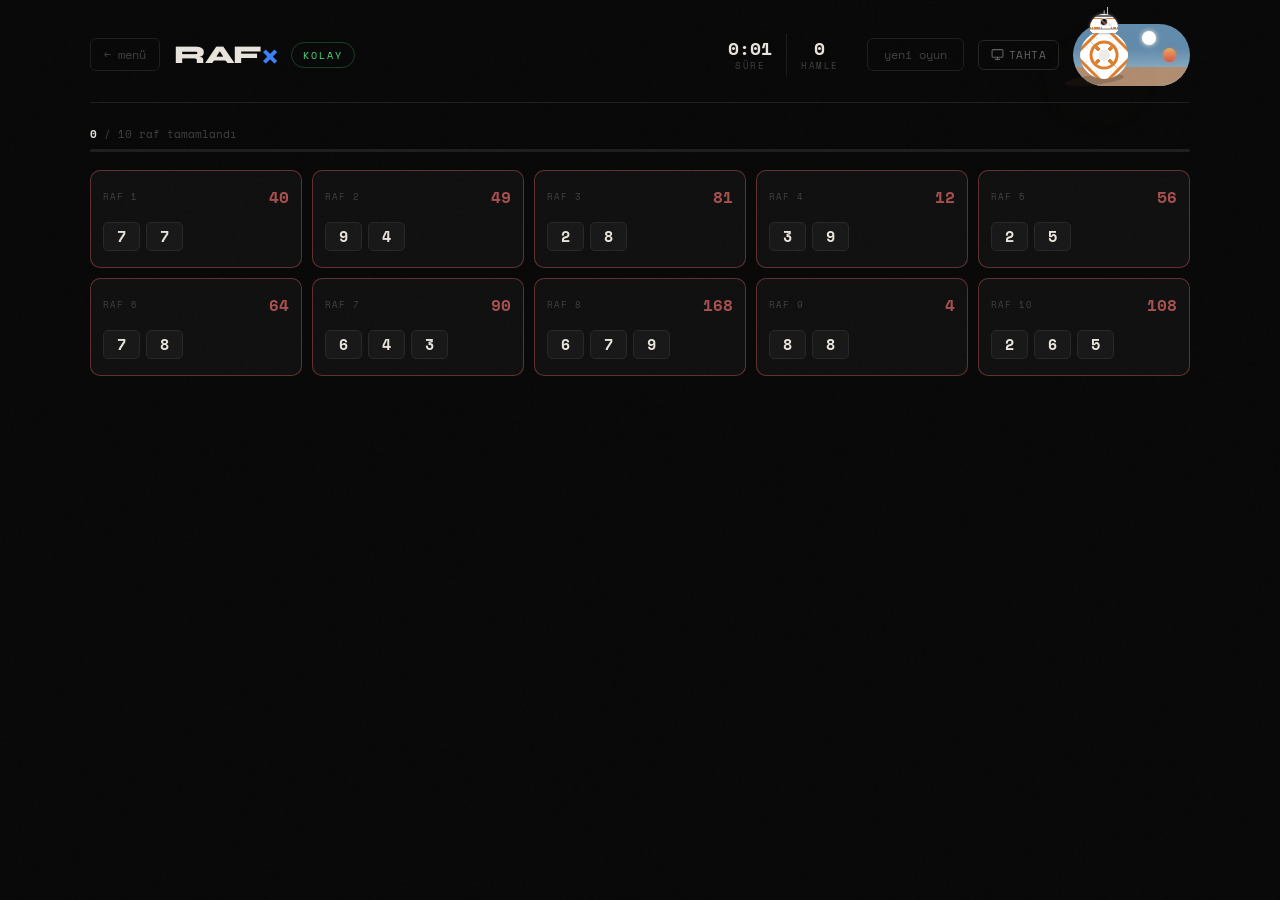
==== commit d1e70754: "Add files via upload" ====
--- a/game.html
+++ b/game.html
@@ -109,7 +109,7 @@
       </div>
     </div>
     <div class="win-record" id="win-record" style="display:none">🏆 Yeni Rekor</div>
-    <div class="win-daily-badge" id="win-daily-badge">📅 Günlük Bulmaca</div>
+    <div class="win-daily-badge" id="win-daily-badge" style="display:none">📅 Günlük Bulmaca</div>
     <div class="win-actions">
       <button class="btn btn-ghost btn-sm" id="share-btn" onclick="shareResult()">⎘ Paylaş</button>
       <button class="btn btn-ghost btn-sm" onclick="downloadCard()">↓ Kart</button>
--- a/css/style.css
+++ b/css/style.css
@@ -138,9 +138,9 @@
   background: var(--panel);
   border: 1px solid var(--border);
   border-radius: var(--r-lg);
-  padding: 16px 18px;
-  display: flex; flex-direction: column; gap: 14px;
-  min-width: 240px; max-width: 300px;
+  padding: 10px 14px;
+  display: flex; flex-direction: column; gap: 8px;
+  min-width: 200px; max-width: 240px;
   flex-shrink: 0;
   transition: background .2s, border-color .2s;
 }
@@ -149,7 +149,7 @@
   display: flex; align-items: center; gap: 12px;
 }
 .np-avatar {
-  width: 38px; height: 38px;
+  width: 28px; height: 28px;
   background: linear-gradient(135deg, var(--accent), #6d28d9);
   border-radius: 50%;
   display: flex; align-items: center; justify-content: center;
@@ -160,7 +160,7 @@
   display: flex; flex-direction: column; gap: 3px;
 }
 .np-title {
-  font-family: var(--sans); font-weight: 700; font-size: 0.9rem; color: var(--text);
+  font-family: var(--sans); font-weight: 700; font-size: 0.78rem; color: var(--text);
 }
 .np-detail-btn {
   background: none; border: none; padding: 0;
@@ -181,7 +181,7 @@
   overflow: hidden;
 }
 .np-stat-row {
-  flex: 1; padding: 8px 0;
+  flex: 1; padding: 5px 0;
   display: flex; flex-direction: column; align-items: center; gap: 2px;
 }
 .np-stat-sep {
@@ -189,7 +189,7 @@
 }
 .np-stat-val {
   font-family: var(--mono); font-weight: 700;
-  font-size: 0.95rem; color: var(--text);
+  font-size: 0.78rem; color: var(--text);
   white-space: nowrap;
 }
 .np-stat-lbl {
@@ -213,7 +213,7 @@
   display: flex; flex-wrap: wrap; gap: 5px;
 }
 .np-ach-chip {
-  width: 28px; height: 28px;
+  width: 22px; height: 22px;
   border-radius: var(--r-sm);
   border: 1px solid var(--border);
   background: var(--bg);
@@ -1517,6 +1517,135 @@
   color: var(--muted3);
 }
 
+/* ════════════════════════════════════════
+   GÜNLÜK BULMACA — TEK SATIR + MODAL
+════════════════════════════════════════ */
+
+.daily-row {
+  width: 100%; max-width: 960px;
+  background: var(--panel);
+  border: 1px solid var(--border2);
+  border-radius: var(--r-lg);
+  padding: 14px 20px;
+  display: flex; align-items: center; justify-content: space-between; gap: 16px;
+  cursor: pointer;
+  position: relative;
+  transition: border-color .18s, transform .14s;
+}
+.daily-row::before {
+  content: '';
+  position: absolute; left: 0; top: 0; bottom: 0; width: 3px;
+  background: linear-gradient(180deg, var(--gold), var(--accent));
+  border-radius: var(--r-lg) 0 0 var(--r-lg);
+}
+.daily-row:hover { border-color: var(--gold); transform: translateY(-1px); }
+
+.daily-row-left {
+  display: flex; align-items: center; gap: 12px;
+}
+.daily-row-icon { font-size: 1.3rem; line-height: 1; }
+.daily-row-meta { display: flex; flex-direction: column; gap: 2px; }
+.daily-row-label {
+  font-family: var(--mono); font-size: 0.6rem;
+  color: var(--gold); text-transform: uppercase; letter-spacing: 2px;
+}
+.daily-row-date {
+  font-family: var(--sans); font-weight: 700; font-size: 0.9rem; color: var(--text);
+}
+
+.daily-row-right {
+  display: flex; align-items: center; gap: 16px;
+}
+.daily-row-dots {
+  display: flex; align-items: center; gap: 8px;
+}
+.daily-dot {
+  font-family: var(--mono); font-size: 0.75rem;
+  color: var(--muted); letter-spacing: 1px;
+  padding: 3px 8px;
+  border-radius: 20px;
+  border: 1px solid var(--border);
+  background: var(--bg);
+  white-space: nowrap;
+}
+.daily-dot.played          { border-color: var(--border2); }
+.daily-dot.easy.played     { color: var(--green); }
+.daily-dot.medium.played   { color: var(--gold); }
+.daily-dot.hard.played     { color: var(--red); }
+.daily-dot-empty           { color: var(--muted2); }
+
+.daily-row-cta {
+  font-family: var(--mono); font-size: 0.7rem;
+  color: var(--accent); white-space: nowrap;
+}
+
+/* ── Günlük Modal ── */
+#daily-modal {
+  display: none;
+  position: fixed; inset: 0;
+  background: rgba(0,0,0,.55);
+  backdrop-filter: blur(4px);
+  z-index: 200;
+  align-items: center; justify-content: center;
+}
+#daily-modal.show { display: flex; }
+
+.daily-modal-card {
+  background: var(--panel);
+  border: 1px solid var(--border2);
+  border-radius: var(--r-lg);
+  padding: 24px;
+  width: 100%; max-width: 400px;
+  display: flex; flex-direction: column; gap: 16px;
+  box-shadow: var(--shadow-lg);
+}
+.daily-modal-header {
+  display: flex; align-items: center; justify-content: space-between;
+}
+.daily-modal-title {
+  font-family: var(--sans); font-weight: 700; font-size: 1rem; color: var(--text);
+}
+.daily-modal-close {
+  background: none; border: none; cursor: pointer;
+  color: var(--muted3); font-size: 0.9rem; padding: 4px 6px;
+  border-radius: var(--r-sm); transition: color .15s;
+}
+.daily-modal-close:hover { color: var(--text); }
+.daily-modal-date {
+  font-family: var(--mono); font-size: 0.6rem;
+  color: var(--muted3); text-transform: uppercase; letter-spacing: 1.5px;
+  margin-top: -8px;
+}
+.daily-modal-diffs {
+  display: flex; flex-direction: column; gap: 8px;
+}
+.daily-modal-diff {
+  display: flex; align-items: center; justify-content: space-between;
+  background: var(--bg);
+  border: 1px solid var(--border);
+  border-radius: var(--r);
+  padding: 12px 16px;
+  text-decoration: none; color: inherit;
+  transition: border-color .15s, transform .12s;
+}
+.daily-modal-diff:hover       { border-color: var(--border2); transform: translateX(3px); }
+.daily-modal-diff.played      { border-color: var(--green); }
+
+.daily-modal-diff-left  { display: flex; flex-direction: column; gap: 3px; }
+.daily-modal-diff-name  { font-family: var(--sans); font-weight: 700; font-size: 0.95rem; }
+.daily-modal-diff-name.easy   { color: var(--green); }
+.daily-modal-diff-name.medium { color: var(--gold); }
+.daily-modal-diff-name.hard   { color: var(--red); }
+.daily-modal-diff-meta {
+  font-family: var(--mono); font-size: 0.58rem;
+  color: var(--muted3); text-transform: uppercase; letter-spacing: 1px;
+}
+.daily-modal-diff-right { display: flex; align-items: center; gap: 10px; }
+.daily-modal-stars      { font-size: 0.9rem; color: var(--gold); letter-spacing: 1px; }
+.daily-modal-stars-empty { color: var(--muted2); }
+.daily-modal-check      { color: var(--green); font-family: var(--mono); font-size: 0.8rem; }
+.daily-modal-arrow      { color: var(--muted3); font-family: var(--mono); font-size: 0.8rem; }
+
 @media (max-width: 768px) {
   .daily-cards { grid-template-columns: 1fr; }
   .daily-card  { flex-direction: row; align-items: center; padding: 14px 18px; gap: 14px; }
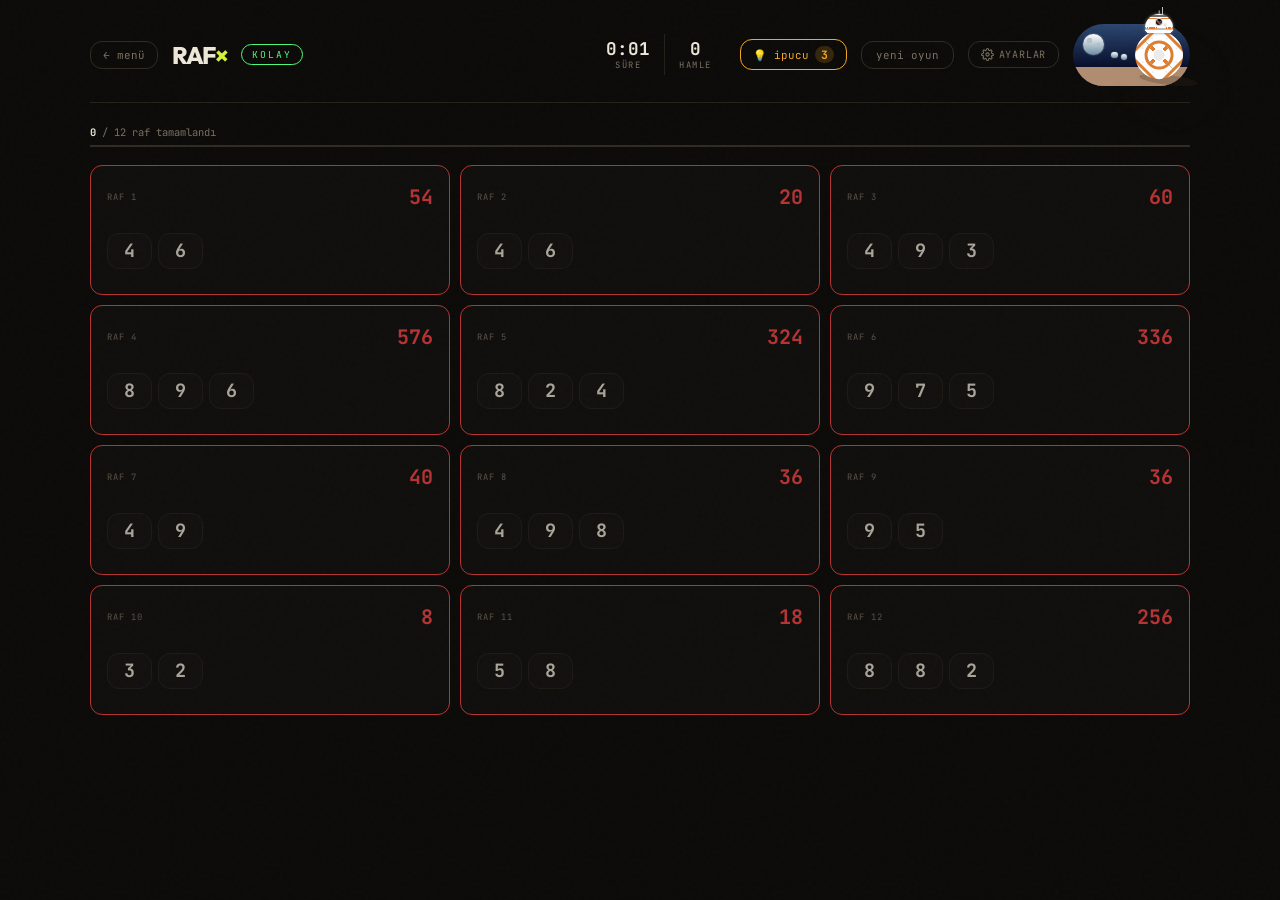
==== commit c74e0ba1: "Add files via upload" ====
--- a/game.html
+++ b/game.html
@@ -5,6 +5,11 @@
 <meta name="viewport" content="width=device-width, initial-scale=1.0">
 <title>RAF× — Oyna</title>
 <link rel="stylesheet" href="css/style.css">
+<link rel="manifest" href="manifest.json">
+<meta name="theme-color" content="#d4f03c">
+<meta name="apple-mobile-web-app-capable" content="yes">
+<meta name="apple-mobile-web-app-title" content="RAF×">
+<link rel="apple-touch-icon" href="icons/icon.svg">
 </head>
 <body>
 
@@ -29,13 +34,14 @@
         <span class="stat-label">hamle</span>
       </div>
     </div>
+    <button class="hint-btn" id="hint-btn" onclick="useHint()" title="İpucu kullan (her ipucu 1 yıldız kaybettirir)">💡 ipucu <span class="hint-count">3</span></button>
     <button class="new-btn" onclick="initGame()">yeni oyun</button>
-    <button class="board-btn" id="board-btn" title="Akıllı Tahta Modu">
+    <a href="settings.html" class="board-btn" title="Ayarlar">
       <svg viewBox="0 0 24 24" fill="none" stroke="currentColor" stroke-width="2" stroke-linecap="round" stroke-linejoin="round">
-        <rect x="2" y="3" width="20" height="14" rx="2"/><path d="M8 21h8M12 17v4"/>
+        <circle cx="12" cy="12" r="3"/><path d="M19.4 15a1.65 1.65 0 0 0 .33 1.82l.06.06a2 2 0 0 1-2.83 2.83l-.06-.06a1.65 1.65 0 0 0-1.82-.33 1.65 1.65 0 0 0-1 1.51V21a2 2 0 0 1-4 0v-.09A1.65 1.65 0 0 0 9 19.4a1.65 1.65 0 0 0-1.82.33l-.06.06a2 2 0 0 1-2.83-2.83l.06-.06A1.65 1.65 0 0 0 4.68 15a1.65 1.65 0 0 0-1.51-1H3a2 2 0 0 1 0-4h.09A1.65 1.65 0 0 0 4.6 9a1.65 1.65 0 0 0-.33-1.82l-.06-.06a2 2 0 0 1 2.83-2.83l.06.06A1.65 1.65 0 0 0 9 4.68a1.65 1.65 0 0 0 1-1.51V3a2 2 0 0 1 4 0v.09a1.65 1.65 0 0 0 1 1.51 1.65 1.65 0 0 0 1.82-.33l.06-.06a2 2 0 0 1 2.83 2.83l-.06.06A1.65 1.65 0 0 0 19.4 9a1.65 1.65 0 0 0 1.51 1H21a2 2 0 0 1 0 4h-.09a1.65 1.65 0 0 0-1.51 1z"/>
       </svg>
-      tahta
-    </button>
+      ayarlar
+    </a>
 
     <!-- Tema Toggle -->
     <label class="bb8-toggle">
@@ -153,6 +159,11 @@
 <script src="js/drag.js"></script>
 <script src="js/game.js"></script>
 <script src="js/theme.js"></script>
+<script>
+if ('serviceWorker' in navigator) {
+  window.addEventListener('load', () => navigator.serviceWorker.register('/sw.js').catch(() => {}));
+}
+</script>
 
 </body>
 </html>
--- a/css/style.css
+++ b/css/style.css
@@ -1,73 +1,76 @@
 /* ═══════════════════════════════════════════════
-   RAF× — style.css
+   RAF× — style.css  |  Editorial Dark
+   Fonts: Outfit 700/800 + JetBrains Mono 400/700
+   Accent: Acid Lime #d4f03c  |  No glass, no purple
 ═══════════════════════════════════════════════ */
 
-@import url('https://fonts.googleapis.com/css2?family=Space+Mono:wght@400;700&family=Syne:wght@400;700;800&display=swap');
+@import url('https://fonts.googleapis.com/css2?family=Outfit:wght@400;600;700;800&family=JetBrains+Mono:wght@400;500;700&display=swap');
 
 /* ════════════════════════════════════════
    TEMA DEĞİŞKENLERİ
 ════════════════════════════════════════ */
 
-/* Koyu tema (varsayılan) */
 :root {
-  --bg:       #080808;
-  --panel:    #101010;
-  --panel2:   #141414;
-  --border:   #1e1e1e;
-  --border2:  #262626;
-  --text:     #e8e4dc;
-  --muted:    #404040;
-  --muted2:   #242424;
-  --muted3:   #606060;
-
-  --chip-bg:     #181818;
-  --chip-border: #282828;
-  --chip-hover:  #222222;
-
-  --green:  #4ade80;
-  --red:    #f87171;
-  --gold:   #fbbf24;
-  --accent: #3b82f6;
-  --blue:   #3b82f6;
+  --bg:       #0c0b09;
+  --panel:    #131210;
+  --panel2:   #181612;
+  --border:   #252219;
+  --border2:  #302c22;
+  --text:     #ede7d9;
+  --muted:    #5c5648;
+  --muted2:   #252219;
+  --muted3:   #7a7060;
+
+  --chip-bg:     #161412;
+  --chip-border: #26231c;
+  --chip-hover:  #1e1b15;
+
+  --green:  #4dfa7a;
+  --red:    #ff4545;
+  --gold:   #f5a623;
+  --accent: #d4f03c;
+  --blue:   #d4f03c;
 
   --r-sm: 6px;
-  --r:    10px;
-  --r-lg: 16px;
-
-  --mono: 'Space Mono', monospace;
-  --sans: 'Syne', sans-serif;
-
-  --shadow:    0 6px 22px rgba(0,0,0,.55);
-  --shadow-lg: 0 12px 40px rgba(0,0,0,.7);
-}
-
-/* Açık tema */
+  --r:    12px;
+  --r-lg: 18px;
+
+  --mono: 'JetBrains Mono', monospace;
+  --sans: 'Outfit', sans-serif;
+
+  --shadow:    0 4px 20px rgba(0,0,0,.6);
+  --shadow-lg: 0 10px 40px rgba(0,0,0,.75);
+}
+
 [data-theme="light"] {
-  --bg:       #ffffff;
-  --panel:    #f5f8ff;
-  --panel2:   #edf2ff;
-  --border:   #dde5f5;
-  --border2:  #ccd8f0;
-  --text:     #0a0f1e;
-  --muted:    #a0aec0;
-  --muted2:   #dde5f5;
-  --muted3:   #6b7fa3;
-
-  --chip-bg:     #edf2ff;
-  --chip-border: #ccd8f0;
-  --chip-hover:  #dde8ff;
-
-  --green:  #16a34a;
-  --red:    #dc2626;
-  --gold:   #b45309;
-  --accent: #2563eb;
-
-  --shadow:    0 4px 16px rgba(0,0,0,.1);
-  --shadow-lg: 0 8px 30px rgba(0,0,0,.15);
+  --bg:       #f2ede4;
+  --panel:    #e9e3d9;
+  --panel2:   #dfd8cc;
+  --border:   #cfc8bc;
+  --border2:  #bfb8ac;
+  --text:     #1a1714;
+  --muted:    #8a8478;
+  --muted2:   #d0c9bc;
+  --muted3:   #6a6460;
+
+  --chip-bg:     #e9e3d9;
+  --chip-border: #cfc8bc;
+  --chip-hover:  #dfd8cc;
+
+  --green:  #1a9640;
+  --red:    #d42020;
+  --gold:   #b87800;
+  --accent: #5c8800;
+
+  --shadow:    0 4px 16px rgba(0,0,0,.12);
+  --shadow-lg: 0 8px 28px rgba(0,0,0,.18);
 }
 
 /* ── Reset ── */
-*, *::before, *::after { box-sizing: border-box; margin: 0; padding: 0; }
+*, *::before, *::after {
+  box-sizing: border-box; margin: 0; padding: 0;
+  -webkit-tap-highlight-color: transparent;
+}
 html { scroll-behavior: smooth; }
 
 body {
@@ -79,40 +82,44 @@
   transition: background .3s, color .3s;
 }
 
-/* Grain overlay — koyu temada */
+/* Grain — koyu temada */
 body::before {
   content: '';
   position: fixed; inset: 0;
-  background-image: url("data:image/svg+xml,%3Csvg viewBox='0 0 256 256' xmlns='http://www.w3.org/2000/svg'%3E%3Cfilter id='n'%3E%3CfeTurbulence type='fractalNoise' baseFrequency='0.9' numOctaves='4' stitchTiles='stitch'/%3E%3C/filter%3E%3Crect width='100%25' height='100%25' filter='url(%23n)' opacity='0.04'/%3E%3C/svg%3E");
+  background-image: url("data:image/svg+xml,%3Csvg viewBox='0 0 256 256' xmlns='http://www.w3.org/2000/svg'%3E%3Cfilter id='n'%3E%3CfeTurbulence type='fractalNoise' baseFrequency='0.9' numOctaves='4' stitchTiles='stitch'/%3E%3C/filter%3E%3Crect width='100%25' height='100%25' filter='url(%23n)' opacity='0.035'/%3E%3C/svg%3E");
   pointer-events: none; z-index: 9999;
   opacity: 0; transition: opacity .3s;
 }
-[data-theme="dark"] body::before { opacity: 0.4; }
+[data-theme="dark"] body::before { opacity: 0.45; }
 
 a { color: inherit; text-decoration: none; }
 
 /* ── Butonlar ── */
 .btn {
   display: inline-flex; align-items: center; justify-content: center; gap: 6px;
-  padding: 11px 24px; border: none; border-radius: var(--r);
-  font-family: var(--sans); font-weight: 700; font-size: 1rem;
+  padding: 11px 24px;
+  border: 1px solid var(--border2);
+  border-radius: var(--r);
+  font-family: var(--sans); font-weight: 700; font-size: 0.95rem;
   cursor: pointer;
-  transition: transform .14s, box-shadow .14s, background .2s, color .2s;
+  transition: background .18s, color .18s, border-color .18s;
   text-decoration: none; white-space: nowrap;
   min-height: 44px;
-}
-.btn:hover  { transform: translateY(-2px); box-shadow: var(--shadow); }
-.btn:active { transform: translateY(0); box-shadow: none; }
-
-.btn-primary { background: var(--accent); color: #fff; }
-.btn-primary:hover { opacity: .88; }
+  letter-spacing: 0.3px;
+}
+.btn-primary {
+  background: var(--accent); color: #0c0b09;
+  border-color: var(--accent);
+}
+.btn-primary:hover { opacity: .85; }
 
 .btn-ghost {
   background: transparent;
-  border: 1px solid var(--border2); color: var(--muted3);
-}
-.btn-ghost:hover { border-color: var(--muted3); color: var(--text); }
-.btn-sm { padding: 8px 16px; font-size: 0.82rem; border-radius: var(--r-sm); min-height: 38px; }
+  border-color: var(--border2); color: var(--muted3);
+}
+.btn-ghost:hover { border-color: var(--text); color: var(--text); }
+
+.btn-sm { padding: 7px 14px; font-size: 0.8rem; min-height: 36px; }
 
 /* ════════════════════════════════════════
    LANDING PAGE
@@ -121,123 +128,191 @@
 .landing {
   min-height: 100vh;
   display: flex; flex-direction: column; align-items: center;
-  padding: 0 20px 80px;
-  gap: 48px;
+  padding: 0 24px 80px;
+  gap: 40px;
 }
 
 /* ── Nav ── */
 .site-nav {
   width: 100%; max-width: 960px;
-  display: flex; align-items: flex-start; justify-content: space-between;
+  display: flex; align-items: center; justify-content: space-between;
   gap: 20px;
-  padding: 22px 0 0;
-}
-
-/* ── Profil Kartı (nav sol) ── */
-.nav-profile {
+  padding: 24px 0 0;
+  border-bottom: 1px solid var(--border);
+  padding-bottom: 18px;
+}
+
+/* ── Sol profil ikon butonu ── */
+.nav-profile-icon-btn {
+  display: flex; align-items: center; justify-content: center;
+  width: 40px; height: 40px; padding: 0;
+  border-radius: 50%;
+  background: var(--accent);
+  border: none;
+  color: #0c0b09;
+  cursor: pointer;
+  flex-shrink: 0;
+  transition: opacity .15s;
+}
+.nav-profile-icon-btn:hover { opacity: .82; }
+
+/* Eski profil kartı — kullanılmıyor ama class bozulmasın */
+.nav-profile { display: none; }
+.np-header, .np-avatar, .np-meta, .np-title, .np-detail-btn,
+.np-stats, .np-stat-row, .np-stat-sep, .np-stat-val, .np-stat-lbl,
+.np-ach-wrap, .np-ach-label, .np-ach-grid, .np-ach-chip,
+#np-ach-count { display: none; }
+
+/* ── Profil Modali ── */
+#profile-modal {
+  display: none;
+  position: fixed; inset: 0; z-index: 900;
+  background: rgba(10,9,7,.7);
+  align-items: flex-end; justify-content: center;
+}
+#profile-modal.show { display: flex; }
+
+.profile-modal-card {
   background: var(--panel);
-  border: 1px solid var(--border);
-  border-radius: var(--r-lg);
-  padding: 10px 14px;
-  display: flex; flex-direction: column; gap: 8px;
-  min-width: 200px; max-width: 240px;
-  flex-shrink: 0;
-  transition: background .2s, border-color .2s;
-}
-
-.np-header {
-  display: flex; align-items: center; gap: 12px;
-}
-.np-avatar {
-  width: 28px; height: 28px;
-  background: linear-gradient(135deg, var(--accent), #6d28d9);
+  border-top: 2px solid var(--accent);
+  border-left: 1px solid var(--border2);
+  border-right: 1px solid var(--border2);
+  border-radius: 0;
+  width: 100%; max-width: 540px;
+  max-height: 88vh;
+  overflow-y: auto;
+  padding: 24px 24px 48px;
+  display: flex; flex-direction: column; gap: 20px;
+  animation: slideUp .22s ease;
+}
+@keyframes slideUp {
+  from { transform: translateY(32px); opacity: 0; }
+  to   { transform: translateY(0);    opacity: 1; }
+}
+
+.profile-modal-header {
+  display: flex; align-items: center; gap: 14px;
+  border-bottom: 1px solid var(--border);
+  padding-bottom: 16px;
+}
+.profile-modal-avatar {
+  width: 40px; height: 40px;
+  background: var(--accent);
   border-radius: 50%;
   display: flex; align-items: center; justify-content: center;
-  font-size: 1rem; color: #fff;
-  flex-shrink: 0;
-}
-.np-meta {
-  display: flex; flex-direction: column; gap: 3px;
-}
-.np-title {
-  font-family: var(--sans); font-weight: 700; font-size: 0.78rem; color: var(--text);
-}
-.np-detail-btn {
-  background: none; border: none; padding: 0;
+  font-size: 1.1rem; color: #0c0b09; flex-shrink: 0;
+}
+.profile-modal-title {
+  font-family: var(--sans); font-weight: 800; font-size: 1.1rem;
+  color: var(--text); flex: 1; letter-spacing: -0.3px;
+}
+.profile-modal-stats-btn {
+  background: none; border: 1px solid var(--accent);
+  color: var(--accent); cursor: pointer;
   font-family: var(--mono); font-size: 0.58rem;
-  color: var(--accent); cursor: pointer;
+  padding: 4px 10px; border-radius: var(--r);
   letter-spacing: 0.5px;
-  transition: opacity .15s;
-  text-align: left;
-}
-.np-detail-btn:hover { opacity: .7; }
-
-/* İstatistik satırları */
-.np-stats {
-  display: flex; align-items: center; gap: 0;
-  background: var(--bg);
+  transition: background .15s, color .15s;
+}
+.profile-modal-stats-btn:hover { background: var(--accent); color: #0c0b09; }
+
+.profile-modal-close {
+  background: none; border: 1px solid var(--border2);
+  font-size: 0.85rem; color: var(--muted3);
+  cursor: pointer; padding: 4px 9px;
+  border-radius: var(--r);
+  transition: color .15s, border-color .15s;
+  font-family: var(--mono);
+}
+.profile-modal-close:hover { color: var(--text); border-color: var(--muted3); }
+
+/* İstatistik grid */
+.pm-stats-grid {
+  display: grid; grid-template-columns: repeat(3, 1fr);
   border: 1px solid var(--border);
-  border-radius: var(--r-sm);
-  overflow: hidden;
-}
-.np-stat-row {
-  flex: 1; padding: 5px 0;
-  display: flex; flex-direction: column; align-items: center; gap: 2px;
-}
-.np-stat-sep {
-  width: 1px; height: 28px; background: var(--border); flex-shrink: 0;
-}
-.np-stat-val {
+}
+.pm-stat {
+  padding: 14px 10px;
+  display: flex; flex-direction: column; align-items: center; gap: 4px;
+  border-right: 1px solid var(--border);
+  border-bottom: 1px solid var(--border);
+}
+.pm-stat:nth-child(3n) { border-right: none; }
+.pm-stat:nth-child(n+7) { border-bottom: none; }
+.pm-stat-val {
   font-family: var(--mono); font-weight: 700;
-  font-size: 0.78rem; color: var(--text);
-  white-space: nowrap;
-}
-.np-stat-lbl {
-  font-family: var(--mono); font-size: 0.52rem;
-  color: var(--muted3); text-transform: uppercase; letter-spacing: 0.8px;
-}
-
-/* Başarım ikonları */
-.np-ach-wrap {
-  display: flex; flex-direction: column; gap: 8px;
-}
-.np-ach-label {
+  font-size: 1.1rem; color: var(--text);
+}
+.pm-stat-lbl {
+  font-family: var(--mono); font-size: 0.5rem;
+  color: var(--muted3); text-transform: uppercase; letter-spacing: 1px;
+  text-align: center;
+}
+
+.pm-section-label {
   font-family: var(--mono); font-size: 0.58rem;
-  color: var(--muted3); text-transform: uppercase; letter-spacing: 1.5px;
-  display: flex; align-items: center; gap: 6px;
-}
-#np-ach-count {
-  color: var(--accent); font-size: 0.55rem;
-}
-.np-ach-grid {
-  display: flex; flex-wrap: wrap; gap: 5px;
-}
-.np-ach-chip {
-  width: 22px; height: 22px;
-  border-radius: var(--r-sm);
+  color: var(--muted3); text-transform: uppercase; letter-spacing: 2px;
+  display: flex; align-items: center; gap: 10px;
+  padding-bottom: 10px;
+  border-bottom: 1px solid var(--border);
+}
+.pm-ach-count { color: var(--accent); }
+
+/* Zorluk barları */
+.pm-diff-bars { display: flex; flex-direction: column; gap: 10px; }
+.pm-diff-bar-row { display: flex; align-items: center; gap: 10px; }
+.pm-diff-bar-label {
+  font-family: var(--mono); font-size: 0.62rem;
+  color: var(--muted3); width: 38px; flex-shrink: 0;
+  text-transform: uppercase;
+}
+.pm-diff-bar-track {
+  flex: 1; height: 4px;
+  background: var(--border2); overflow: hidden;
+}
+.pm-diff-bar-fill {
+  height: 100%; background: var(--accent);
+  transition: width .5s ease;
+}
+[data-diff="easy"]   .pm-diff-bar-fill { background: var(--green); }
+[data-diff="medium"] .pm-diff-bar-fill { background: var(--gold); }
+[data-diff="hard"]   .pm-diff-bar-fill { background: var(--red); }
+.pm-diff-bar-count {
+  font-family: var(--mono); font-size: 0.62rem;
+  color: var(--text); width: 20px; text-align: right; flex-shrink: 0;
+}
+
+/* Başarım grid */
+.pm-ach-grid {
+  display: grid; grid-template-columns: repeat(5, 1fr);
   border: 1px solid var(--border);
-  background: var(--bg);
-  display: flex; align-items: center; justify-content: center;
-  font-size: 0.85rem;
+}
+.pm-ach-chip {
+  padding: 12px 6px;
+  display: flex; flex-direction: column; align-items: center; gap: 5px;
+  border-right: 1px solid var(--border);
+  border-bottom: 1px solid var(--border);
   filter: grayscale(1); opacity: .3;
-  cursor: default;
-  transition: filter .2s, opacity .2s, border-color .2s, transform .15s;
-}
-.np-ach-chip.on {
-  filter: none; opacity: 1;
-  border-color: var(--gold);
-  background: rgba(180,83,9,.08);
-}
-.np-ach-chip:hover { transform: scale(1.15); }
-
-/* ── Nav sağ: brand + kontroller ── */
+  transition: filter .2s, opacity .2s;
+}
+.pm-ach-chip:nth-child(5n) { border-right: none; }
+.pm-ach-chip.on { filter: none; opacity: 1; }
+.pm-ach-icon { font-size: 1.2rem; }
+.pm-ach-name {
+  font-family: var(--mono); font-size: 0.44rem;
+  color: var(--muted3); text-align: center; line-height: 1.3;
+  text-transform: uppercase; letter-spacing: 0.5px;
+}
+.pm-ach-chip.on .pm-ach-name { color: var(--accent); }
+
+/* ── Nav Sağ ── */
 .nav-right {
   display: flex; flex-direction: column; align-items: flex-end; gap: 10px;
 }
 
 .nav-brand {
   font-family: var(--sans); font-weight: 800;
-  font-size: 1.5rem; letter-spacing: -1.5px;
+  font-size: 1.5rem; letter-spacing: -2px;
   color: var(--text); line-height: 1;
 }
 .nav-brand .x { color: var(--accent); }
@@ -250,13 +325,13 @@
   display: flex; align-items: center; gap: 5px;
   padding: 6px 12px;
   border: 1px solid var(--border2);
-  border-radius: var(--r-sm);
+  border-radius: var(--r);
   background: transparent;
   color: var(--muted3);
-  font-family: var(--mono); font-size: 0.66rem;
-  text-transform: uppercase; letter-spacing: 0.5px;
+  font-family: var(--mono); font-size: 0.63rem;
+  text-transform: uppercase; letter-spacing: 0.8px;
   cursor: pointer;
-  transition: border-color .18s, color .18s;
+  transition: border-color .15s, color .15s;
   white-space: nowrap;
 }
 .nav-btn:hover { border-color: var(--accent); color: var(--accent); }
@@ -265,54 +340,54 @@
 /* ── Hero ── */
 .hero {
   width: 100%; max-width: 960px;
-  text-align: center;
-  padding: 32px 0 0;
-  display: flex; flex-direction: column; align-items: center; gap: 14px;
+  padding: 40px 0 0;
+  display: flex; flex-direction: column; align-items: flex-start; gap: 10px;
 }
 
 .hero-logo {
   font-size: clamp(4rem, 11vw, 7rem);
-  font-weight: 800; letter-spacing: -6px; line-height: 1;
-  animation: logoIn .65s cubic-bezier(.34,1.56,.64,1) both;
+  font-weight: 800; letter-spacing: -6px; line-height: 0.95;
+  animation: logoIn .6s cubic-bezier(.34,1.56,.64,1) both;
 }
 .hero-logo .x { color: var(--accent); }
 
 @keyframes logoIn {
-  from { transform: scale(.5) rotate(-8deg); opacity: 0; }
-  to   { transform: scale(1)  rotate(0);     opacity: 1; }
+  from { transform: scale(.6); opacity: 0; }
+  to   { transform: scale(1);  opacity: 1; }
 }
 
 .hero-tagline {
-  font-family: var(--mono); font-size: 0.72rem;
-  color: var(--muted3); letter-spacing: 1.5px;
+  font-family: var(--mono); font-size: 0.68rem;
+  color: var(--muted3); letter-spacing: 2px;
+  text-transform: uppercase;
 }
 
 .hero-badges {
-  display: flex; gap: 8px; flex-wrap: wrap; justify-content: center;
-  min-height: 24px;
+  display: flex; gap: 6px; flex-wrap: wrap;
+  min-height: 22px;
+  margin-top: 4px;
 }
 .hero-badge {
-  font-family: var(--mono); font-size: 0.6rem;
-  color: var(--muted3); text-transform: uppercase; letter-spacing: 1px;
-  background: var(--panel); border: 1px solid var(--border);
-  border-radius: 20px; padding: 3px 11px;
-}
-
-/* ── Ortak bölüm etiketi ── */
+  font-family: var(--mono); font-size: 0.58rem;
+  color: var(--accent); text-transform: uppercase; letter-spacing: 1px;
+  border: 1px solid var(--accent);
+  border-radius: var(--r); padding: 2px 9px;
+}
+
+/* ── Bölüm etiketi ── */
 .section-label {
-  font-family: var(--mono); font-size: 0.62rem;
-  color: var(--muted); text-transform: uppercase; letter-spacing: 2.5px;
-  display: flex; align-items: center; gap: 8px;
+  font-family: var(--mono); font-size: 0.58rem;
+  color: var(--muted3); text-transform: uppercase; letter-spacing: 2.5px;
+  display: flex; align-items: center; gap: 10px;
   margin-bottom: 14px;
 }
 .section-label::after {
   content: ''; flex: 1; height: 1px; background: var(--border);
 }
 
-/* Eski section-title geriye dönük uyumluluk */
 .section-title {
-  font-family: var(--mono); font-size: 0.62rem;
-  color: var(--muted); text-transform: uppercase; letter-spacing: 2.5px;
+  font-family: var(--mono); font-size: 0.58rem;
+  color: var(--muted3); text-transform: uppercase; letter-spacing: 2.5px;
   margin-bottom: 14px; padding-bottom: 10px;
   border-bottom: 1px solid var(--border);
 }
@@ -328,64 +403,57 @@
 /* Mod sekmeleri */
 .mode-tabs {
   display: flex;
-  background: var(--panel);
-  border: 1px solid var(--border);
-  border-radius: var(--r);
-  padding: 4px;
-  gap: 4px;
-  margin-bottom: 12px;
+  border-bottom: 1px solid var(--border);
+  gap: 0;
+  margin-bottom: 14px;
 }
 
 .mode-tab {
-  flex: 1;
-  padding: 9px 16px;
-  border: none; border-radius: calc(var(--r) - 2px);
+  padding: 10px 18px;
+  border: none; border-bottom: 2px solid transparent;
   background: transparent;
   color: var(--muted3);
-  font-family: var(--mono); font-size: 0.68rem;
-  text-transform: uppercase; letter-spacing: 0.5px;
+  font-family: var(--mono); font-size: 0.65rem;
+  text-transform: uppercase; letter-spacing: 1px;
   cursor: pointer;
-  transition: background .18s, color .18s;
+  transition: color .15s, border-color .15s;
+  margin-bottom: -1px;
   white-space: nowrap;
 }
 .mode-tab:hover  { color: var(--text); }
-.mode-tab.active { background: var(--accent); color: #fff; }
+.mode-tab.active { color: var(--accent); border-bottom-color: var(--accent); }
 
 .mode-hint {
-  font-family: var(--mono); font-size: 0.66rem;
-  color: var(--muted3); letter-spacing: 0.5px;
+  font-family: var(--mono); font-size: 0.64rem;
+  color: var(--muted3); letter-spacing: 0.3px;
   margin-bottom: 16px;
   min-height: 1.2em;
   transition: opacity .2s;
 }
 
-/* Zorluk kartları — yeni tasarım */
+/* Zorluk kartları */
 .diff-cards {
-  display: grid; grid-template-columns: repeat(3, 1fr); gap: 10px;
+  display: grid; grid-template-columns: repeat(3, 1fr); gap: 1px;
+  border: 1px solid var(--border);
+  background: var(--border);
 }
 
 .diff-card {
   background: var(--panel);
-  border: 1px solid var(--border);
-  border-radius: var(--r-lg);
   overflow: hidden;
   cursor: pointer;
   display: flex; align-items: stretch;
-  transition: border-color .18s, transform .16s, box-shadow .18s;
+  transition: background .15s;
   text-decoration: none; color: inherit;
 }
-.diff-card:hover { transform: translateY(-3px); box-shadow: var(--shadow); }
-.diff-card.easy:hover   { border-color: var(--green); }
-.diff-card.medium:hover { border-color: var(--gold);  }
-.diff-card.hard:hover   { border-color: var(--red);   }
-
-/* Renkli sol şerit */
+.diff-card:hover { background: var(--panel2); }
+
 .diff-card-stripe {
-  width: 4px; flex-shrink: 0;
+  width: 3px; flex-shrink: 0;
 }
 .easy   .diff-card-stripe { background: var(--green); }
-.medium .diff-card-stripe { background: var(--gold);  }
-.hard   .diff-card-stripe { background: var(--red);   }
+.medium .diff-card-stripe { background: var(--gold); }
+.hard   .diff-card-stripe { background: var(--red); }
 
 .diff-card-body {
   flex: 1; padding: 18px 16px;
@@ -397,119 +465,183 @@
 }
 
 .diff-card-name {
-  font-weight: 800; font-size: 1.1rem; letter-spacing: -.5px;
+  font-weight: 800; font-size: 1rem; letter-spacing: -0.3px;
 }
 .easy   .diff-card-name { color: var(--green); }
-.medium .diff-card-name { color: var(--gold);  }
-.hard   .diff-card-name { color: var(--red);   }
+.medium .diff-card-name { color: var(--gold); }
+.hard   .diff-card-name { color: var(--red); }
 
 .diff-card-tag {
-  font-family: var(--mono); font-size: 0.58rem;
-  color: var(--muted); text-transform: uppercase; letter-spacing: 1.5px;
+  font-family: var(--mono); font-size: 0.55rem;
+  color: var(--muted3); text-transform: uppercase; letter-spacing: 1.5px;
 }
 
 .diff-card-desc {
-  font-size: 0.8rem; color: var(--muted3);
+  font-size: 0.78rem; color: var(--muted3);
   line-height: 1.5;
 }
 
 .diff-card-record {
   margin-top: 6px;
-  font-family: var(--mono); font-size: 0.62rem; color: var(--muted);
-  transition: color .2s;
+  font-family: var(--mono); font-size: 0.6rem; color: var(--muted3);
 }
 .diff-card-record.has-record { color: var(--gold); }
 .diff-card-record b { color: var(--gold); }
 
 .diff-card-arrow {
   display: flex; align-items: center; justify-content: center;
-  width: 36px; flex-shrink: 0;
-  color: var(--muted);
-  font-size: 1rem;
-  transition: color .18s, transform .18s;
-}
-.diff-card:hover .diff-card-arrow { color: var(--text); transform: translateX(3px); }
-
-/* ════════════════════════════════════════
-   GÜNLÜK BULMACA — ÖNE ÇIKAN
-════════════════════════════════════════ */
-
-.daily-section {
+  width: 32px; flex-shrink: 0;
+  color: var(--muted3);
+  font-size: 0.9rem;
+  transition: color .15s;
+}
+.diff-card:hover .diff-card-arrow { color: var(--accent); }
+
+/* ════════════════════════════════════════
+   GÜNLÜK BULMACA — SATIR + MODAL
+════════════════════════════════════════ */
+
+.daily-section { width: 100%; max-width: 960px; }
+.daily-cards {
+  display: grid; grid-template-columns: repeat(3, 1fr); gap: 1px;
+  border: 1px solid var(--border); background: var(--border);
+}
+.daily-card {
+  background: var(--panel);
+  border: none;
+  padding: 16px 18px;
+  display: flex; flex-direction: column; gap: 5px;
+  text-decoration: none; color: inherit;
+  transition: background .15s;
+}
+.daily-card:hover   { background: var(--panel2); }
+.daily-card.played  { border-left: 3px solid var(--green); }
+.daily-card-top     { display: flex; align-items: center; justify-content: space-between; }
+.daily-card-diff    { font-weight: 700; font-size: 0.9rem; }
+.daily-card-diff.easy   { color: var(--green); }
+.daily-card-diff.medium { color: var(--gold); }
+.daily-card-diff.hard   { color: var(--red); }
+.daily-card-check   { font-size: 0.75rem; color: var(--green); font-family: var(--mono); }
+.daily-card-stars   { font-size: 0.95rem; color: var(--gold); letter-spacing: 2px; }
+.daily-stars-empty  { color: var(--muted2); }
+.daily-card-meta {
+  font-family: var(--mono); font-size: 0.58rem;
+  color: var(--muted3); text-transform: uppercase; letter-spacing: 1px;
+}
+
+/* Tek satır günlük */
+.daily-row {
   width: 100%; max-width: 960px;
   background: var(--panel);
   border: 1px solid var(--border2);
-  border-radius: var(--r-lg);
-  padding: 22px 24px;
-  position: relative;
-  overflow: hidden;
-}
-
-/* Sol kenar vurgusu */
-.daily-section::before {
-  content: '';
-  position: absolute; left: 0; top: 0; bottom: 0; width: 3px;
-  background: linear-gradient(180deg, var(--gold), var(--accent));
-}
-
-.daily-section-head {
-  display: flex; align-items: flex-start; justify-content: space-between;
-  margin-bottom: 16px;
-}
-.daily-section-label {
-  font-family: var(--mono); font-size: 0.62rem;
+  border-left: 3px solid var(--gold);
+  border-radius: var(--r);
+  padding: 14px 20px;
+  display: flex; align-items: center; justify-content: space-between; gap: 16px;
+  cursor: pointer;
+  transition: background .15s, border-color .15s;
+}
+.daily-row:hover { background: var(--panel2); }
+
+.daily-row-left { display: flex; align-items: center; gap: 12px; }
+.daily-row-icon { font-size: 1.2rem; line-height: 1; }
+.daily-row-meta { display: flex; flex-direction: column; gap: 2px; }
+.daily-row-label {
+  font-family: var(--mono); font-size: 0.55rem;
   color: var(--gold); text-transform: uppercase; letter-spacing: 2px;
-  margin-bottom: 3px;
-}
-.daily-section-date {
-  font-size: 0.85rem; font-weight: 700; color: var(--text);
-}
-.daily-streak {
-  font-family: var(--mono); font-size: 0.65rem;
-  color: var(--gold); background: rgba(180,83,9,.1);
-  border: 1px solid rgba(180,83,9,.2);
-  border-radius: 20px; padding: 4px 12px;
-}
-
-.daily-cards {
-  display: grid; grid-template-columns: repeat(3, 1fr); gap: 8px;
-}
-
-.daily-card {
-  background: var(--bg);
+}
+.daily-row-date {
+  font-family: var(--sans); font-weight: 700; font-size: 0.88rem; color: var(--text);
+}
+.daily-row-right { display: flex; align-items: center; gap: 14px; }
+.daily-row-dots  { display: flex; align-items: center; gap: 6px; }
+.daily-dot {
+  font-family: var(--mono); font-size: 0.7rem;
+  color: var(--muted3); letter-spacing: 1px;
+  padding: 2px 7px;
   border: 1px solid var(--border);
   border-radius: var(--r);
-  padding: 14px 16px;
-  display: flex; flex-direction: column; gap: 4px;
+  background: var(--bg);
+  white-space: nowrap;
+}
+.daily-dot.played          { border-color: var(--border2); }
+.daily-dot.easy.played     { color: var(--green); border-color: var(--green); }
+.daily-dot.medium.played   { color: var(--gold); border-color: var(--gold); }
+.daily-dot.hard.played     { color: var(--red); border-color: var(--red); }
+.daily-dot-empty           { color: var(--muted2); }
+.daily-row-cta {
+  font-family: var(--mono); font-size: 0.65rem;
+  color: var(--accent); white-space: nowrap;
+}
+
+/* Günlük Modal */
+#daily-modal {
+  display: none;
+  position: fixed; inset: 0;
+  background: rgba(8,7,5,.72);
+  z-index: 200;
+  align-items: center; justify-content: center;
+}
+#daily-modal.show { display: flex; }
+
+.daily-modal-card {
+  background: var(--panel);
+  border: 1px solid var(--border2);
+  border-top: 2px solid var(--gold);
+  border-radius: var(--r);
+  padding: 24px;
+  width: 100%; max-width: 380px;
+  display: flex; flex-direction: column; gap: 14px;
+  box-shadow: var(--shadow-lg);
+}
+.daily-modal-header {
+  display: flex; align-items: center; justify-content: space-between;
+}
+.daily-modal-title {
+  font-family: var(--sans); font-weight: 800; font-size: 1rem; color: var(--text);
+  letter-spacing: -0.2px;
+}
+.daily-modal-close {
+  background: none; border: 1px solid var(--border2);
+  cursor: pointer; color: var(--muted3);
+  font-size: 0.8rem; padding: 3px 8px;
+  border-radius: var(--r); transition: color .15s;
+  font-family: var(--mono);
+}
+.daily-modal-close:hover { color: var(--text); }
+.daily-modal-date {
+  font-family: var(--mono); font-size: 0.58rem;
+  color: var(--muted3); text-transform: uppercase; letter-spacing: 1.5px;
+  margin-top: -6px;
+}
+.daily-modal-diffs { display: flex; flex-direction: column; gap: 1px; background: var(--border); border: 1px solid var(--border); }
+.daily-modal-diff {
+  display: flex; align-items: center; justify-content: space-between;
+  background: var(--bg);
+  padding: 13px 16px;
   text-decoration: none; color: inherit;
-  transition: border-color .18s, transform .14s;
-}
-.daily-card:hover   { border-color: var(--border2); transform: translateY(-2px); }
-.daily-card.played  { border-color: var(--green); }
-
-.daily-card-top {
-  display: flex; align-items: center; justify-content: space-between;
-}
-.daily-card-diff {
-  font-weight: 700; font-size: 0.95rem;
-}
-.daily-card-diff.easy   { color: var(--green); }
-.daily-card-diff.medium { color: var(--gold);  }
-.daily-card-diff.hard   { color: var(--red);   }
-.daily-card-check {
-  font-size: 0.8rem; color: var(--green);
-  font-family: var(--mono);
-}
-.daily-card-stars {
-  font-size: 1rem; color: var(--gold); letter-spacing: 1px;
-}
-.daily-stars-empty { color: var(--muted2); }
-.daily-card-meta {
-  font-family: var(--mono); font-size: 0.6rem;
+  transition: background .15s;
+}
+.daily-modal-diff:hover  { background: var(--panel); }
+.daily-modal-diff.played { border-left: 3px solid var(--green); }
+
+.daily-modal-diff-left  { display: flex; flex-direction: column; gap: 3px; }
+.daily-modal-diff-name  { font-family: var(--sans); font-weight: 700; font-size: 0.9rem; }
+.daily-modal-diff-name.easy   { color: var(--green); }
+.daily-modal-diff-name.medium { color: var(--gold); }
+.daily-modal-diff-name.hard   { color: var(--red); }
+.daily-modal-diff-meta {
+  font-family: var(--mono); font-size: 0.55rem;
   color: var(--muted3); text-transform: uppercase; letter-spacing: 1px;
 }
-
-/* ════════════════════════════════════════
-   ALT GRID — İSTATİSTİK + BAŞARIMLAR
+.daily-modal-diff-right { display: flex; align-items: center; gap: 8px; }
+.daily-modal-stars      { font-size: 0.85rem; color: var(--gold); letter-spacing: 1px; }
+.daily-modal-stars-empty { color: var(--muted2); }
+.daily-modal-check { color: var(--green); font-family: var(--mono); font-size: 0.75rem; }
+.daily-modal-arrow { color: var(--muted3); font-family: var(--mono); font-size: 0.75rem; }
+
+/* ════════════════════════════════════════
+   ALT GRID
 ════════════════════════════════════════ */
 
 .bottom-grid {
@@ -518,92 +650,70 @@
   align-items: start;
 }
 
-/* İstatistik mini */
 .stats-mini {
   background: var(--panel);
   border: 1px solid var(--border);
-  border-radius: var(--r-lg);
-  padding: 20px 22px;
-  display: flex; flex-direction: column; gap: 12px;
-}
-
-.stats-mini-nums {
-  display: flex; flex-direction: column; gap: 8px;
-}
-
+  border-top: 2px solid var(--accent);
+  padding: 18px 20px;
+  display: flex; flex-direction: column; gap: 10px;
+}
+.stats-mini-nums { display: flex; flex-direction: column; }
 .stats-mini-row {
   display: flex; align-items: baseline; justify-content: space-between;
-  padding: 6px 0;
+  padding: 8px 0;
   border-bottom: 1px solid var(--border);
 }
 .stats-mini-row:last-child { border-bottom: none; }
-
 .stats-mini-val {
   font-family: var(--mono); font-weight: 700;
-  font-size: 1.1rem; color: var(--text);
+  font-size: 1.05rem; color: var(--text);
 }
 .stats-mini-lbl {
-  font-family: var(--mono); font-size: 0.58rem;
+  font-family: var(--mono); font-size: 0.56rem;
   color: var(--muted3); text-transform: uppercase; letter-spacing: 1px;
 }
-
 .stats-more-btn {
   background: none; border: 1px solid var(--border2);
-  border-radius: var(--r-sm);
-  font-family: var(--mono); font-size: 0.62rem;
+  border-radius: var(--r);
+  font-family: var(--mono); font-size: 0.6rem;
   color: var(--muted3); padding: 7px 14px;
-  cursor: pointer; transition: border-color .18s, color .18s;
+  cursor: pointer; transition: border-color .15s, color .15s;
   text-align: center; letter-spacing: 0.5px;
 }
 .stats-more-btn:hover { border-color: var(--accent); color: var(--accent); }
 
-/* Başarım mini */
 .ach-mini {
   background: var(--panel);
   border: 1px solid var(--border);
-  border-radius: var(--r-lg);
-  padding: 20px 22px;
-}
-
-.ach-count {
-  color: var(--accent);
-  font-size: 0.55rem;
-  margin-left: 4px;
-}
+  border-top: 2px solid var(--border2);
+  padding: 18px 20px;
+}
+.ach-count { color: var(--accent); font-size: 0.55rem; margin-left: 4px; }
 
 /* ── Nasıl Oynanır ── */
-.how-section {
-  width: 100%; max-width: 960px;
-}
-
+.how-section { width: 100%; max-width: 960px; }
 .how-steps {
-  display: grid; grid-template-columns: repeat(4, 1fr); gap: 8px;
-}
-
+  display: grid; grid-template-columns: repeat(4, 1fr);
+  gap: 1px; background: var(--border); border: 1px solid var(--border);
+}
 .how-step {
-  background: var(--panel); border: 1px solid var(--border);
-  border-radius: var(--r); padding: 16px;
+  background: var(--panel);
+  padding: 18px 16px;
   display: flex; flex-direction: column; gap: 10px;
-  transition: background .2s, border-color .2s;
-}
-
+}
 .step-n {
-  font-family: var(--mono); font-size: 0.65rem; color: var(--accent);
-  background: rgba(59,130,246,.08); border: 1px solid rgba(59,130,246,.18);
-  border-radius: 4px; padding: 3px 8px; width: fit-content;
-}
-[data-theme="light"] .step-n {
-  background: rgba(37,99,235,.07); border-color: rgba(37,99,235,.18);
-}
-
-.step-text { font-size: 0.85rem; color: var(--muted3); line-height: 1.65; }
+  font-family: var(--mono); font-size: 0.6rem; color: var(--accent);
+  letter-spacing: 1px;
+}
+.step-text { font-size: 0.82rem; color: var(--muted3); line-height: 1.65; }
 .step-text b { color: var(--text); }
 
 /* ── Footer ── */
 .landing-footer {
-  font-family: var(--mono); font-size: 0.62rem;
-  color: var(--muted2); letter-spacing: 2px; text-align: center;
-  margin-top: -16px;
+  font-family: var(--mono); font-size: 0.58rem;
+  color: var(--muted3); letter-spacing: 3px; text-align: center;
+  text-transform: uppercase;
+  margin-top: -10px;
 }
 
 /* ════════════════════════════════════════
@@ -623,35 +733,29 @@
   margin-bottom: 22px;
   padding-bottom: 16px;
   border-bottom: 1px solid var(--border);
-  transition: border-color .2s;
 }
 
 .back-link {
-  font-family: var(--mono); font-size: 0.72rem; color: var(--muted);
-  border: 1px solid var(--border); border-radius: var(--r-sm);
-  padding: 7px 13px; text-decoration: none;
-  transition: color .18s, border-color .18s;
+  font-family: var(--mono); font-size: 0.68rem; color: var(--muted3);
+  border: 1px solid var(--border2); border-radius: var(--r);
+  padding: 6px 12px; text-decoration: none;
+  transition: color .15s, border-color .15s;
 }
 .back-link:hover { color: var(--text); border-color: var(--muted3); }
 
-.game-logo { font-size: 1.6rem; font-weight: 800; letter-spacing: -1.5px; }
+.game-logo { font-size: 1.5rem; font-weight: 800; letter-spacing: -1.5px; }
 .game-logo .x { color: var(--accent); }
 
 .diff-badge {
-  font-family: var(--mono); font-size: 0.65rem;
+  font-family: var(--mono); font-size: 0.6rem;
   text-transform: uppercase; letter-spacing: 2px;
-  padding: 4px 11px; border-radius: 20px;
-  border: 1px solid var(--border); color: var(--muted);
+  padding: 3px 10px; border-radius: var(--r);
+  border: 1px solid var(--border); color: var(--muted3);
   pointer-events: none;
-  transition: color .2s, border-color .2s;
-}
-.diff-badge[data-diff="easy"]   { color: var(--green); border-color: rgba(74,222,128,.25); }
-.diff-badge[data-diff="medium"] { color: var(--gold);  border-color: rgba(251,191,36,.25); }
-.diff-badge[data-diff="hard"]   { color: var(--red);   border-color: rgba(248,113,113,.25); }
-
-[data-theme="light"] .diff-badge[data-diff="easy"]   { border-color: rgba(22,163,74,.3); }
-[data-theme="light"] .diff-badge[data-diff="medium"] { border-color: rgba(180,83,9,.3); }
-[data-theme="light"] .diff-badge[data-diff="hard"]   { border-color: rgba(220,38,38,.3); }
+}
+.diff-badge[data-diff="easy"]   { color: var(--green); border-color: var(--green); }
+.diff-badge[data-diff="medium"] { color: var(--gold);  border-color: var(--gold); }
+.diff-badge[data-diff="hard"]   { color: var(--red);   border-color: var(--red); }
 
 .header-spacer { flex: 1; }
 
@@ -659,25 +763,59 @@
 .stat-item {
   display: flex; flex-direction: column; align-items: center;
   padding: 4px 14px; border-right: 1px solid var(--border);
-  transition: border-color .2s;
 }
 .stat-item:last-child { border-right: none; }
 .stat-val {
   font-family: var(--mono); font-size: 1.1rem; font-weight: 700; color: var(--text);
-  line-height: 1.2; transition: color .2s;
+  line-height: 1.2;
 }
 .stat-label {
-  font-family: var(--mono); font-size: 0.58rem; color: var(--muted);
+  font-family: var(--mono); font-size: 0.55rem; color: var(--muted3);
   text-transform: uppercase; letter-spacing: 1.5px;
 }
 
 .new-btn {
-  background: transparent; border: 1px solid var(--border); color: var(--muted);
-  border-radius: var(--r-sm); padding: 7px 16px;
-  font-family: var(--mono); font-size: 0.72rem;
-  cursor: pointer; transition: color .18s, border-color .18s, background .2s;
+  background: transparent; border: 1px solid var(--border2); color: var(--muted3);
+  border-radius: var(--r); padding: 6px 14px;
+  font-family: var(--mono); font-size: 0.68rem;
+  cursor: pointer; transition: color .15s, border-color .15s;
 }
 .new-btn:hover { color: var(--text); border-color: var(--muted3); }
+
+/* İpucu butonu */
+.hint-btn {
+  display: inline-flex; align-items: center; gap: 6px;
+  background: transparent; border: 1px solid var(--gold); color: var(--gold);
+  border-radius: var(--r); padding: 6px 12px;
+  font-family: var(--mono); font-size: 0.68rem;
+  cursor: pointer; transition: background .15s, opacity .15s;
+  text-transform: lowercase;
+}
+.hint-btn:hover:not(:disabled) { background: rgba(245,166,35,.12); }
+.hint-btn:disabled { cursor: not-allowed; opacity: .35; border-color: var(--border2); color: var(--muted3); }
+.hint-btn .hint-count {
+  font-weight: 700; font-size: 0.72rem;
+  padding: 1px 6px; border-radius: 10px;
+  background: rgba(245,166,35,.18);
+}
+.hint-btn.depleted .hint-count { background: transparent; }
+
+/* Vurgulama animasyonu */
+@keyframes hintPulse {
+  0%, 100% { box-shadow: 0 0 0 0 rgba(245,166,35,0); }
+  50%      { box-shadow: 0 0 0 8px rgba(245,166,35,0.35); }
+}
+.num-chip.hint-glow {
+  animation: hintPulse 0.7s ease-in-out 3;
+  border-color: var(--gold) !important;
+  background: rgba(245,166,35,0.15) !important;
+  color: var(--gold) !important;
+}
+.shelf.hint-glow-shelf {
+  animation: hintPulse 0.7s ease-in-out 3;
+  border-color: var(--gold) !important;
+  border-left-width: 3px;
+}
 
 /* ── İlerleme ── */
 .progress-wrap {
@@ -685,80 +823,75 @@
 }
 .progress-meta {
   display: flex; justify-content: space-between; align-items: baseline;
-  margin-bottom: 7px;
+  margin-bottom: 6px;
 }
 .progress-text {
-  font-family: var(--mono); font-size: 0.7rem; color: var(--muted);
+  font-family: var(--mono); font-size: 0.65rem; color: var(--muted3);
 }
 .progress-text strong { color: var(--text); font-weight: 700; }
 .progress-track {
-  height: 3px; background: var(--border); border-radius: 3px; overflow: hidden;
-  transition: background .2s;
+  height: 2px; background: var(--border2); overflow: hidden;
 }
 .progress-bar {
-  height: 100%; border-radius: 3px; background: var(--green);
-  transition: width .4s ease, background .2s;
+  height: 100%; background: var(--accent);
+  transition: width .4s ease;
 }
 
 /* ── Oyun Alanı ── */
 #game-area {
   width: 100%; max-width: 1100px;
   display: grid;
-  grid-template-columns: repeat(5, 1fr);
+  grid-template-columns: repeat(3, 1fr);
   gap: 10px;
 }
 
 /* ── Raf ── */
 .shelf {
   background: var(--panel); border: 1px solid var(--border);
-  border-radius: var(--r); padding: 14px 12px 12px;
+  border-radius: var(--r); padding: 18px 16px 14px;
   transition: border-color .2s, background .2s;
-  min-height: 96px;
-  display: flex; flex-direction: column; gap: 10px;
-}
-.shelf.correct   { border-color: var(--green); }
-.shelf.wrong     { border-color: rgba(248,113,113,.35); }
+  min-height: 130px;
+  display: flex; flex-direction: column; gap: 12px;
+}
+.shelf.correct   { border-color: var(--green); border-left-width: 3px; }
+.shelf.wrong     { border-color: var(--red); opacity: .7; }
 .shelf.drag-over { border-color: var(--accent); }
-[data-theme="light"] .shelf.wrong { border-color: rgba(220,38,38,.3); }
 .shelf.locked .num-chip { cursor: default; pointer-events: none; }
 
 .shelf-top { display: flex; justify-content: space-between; align-items: center; }
-
 .shelf-num {
-  font-family: var(--mono); font-size: 0.58rem; color: var(--muted);
+  font-family: var(--mono); font-size: 0.55rem; color: var(--muted3);
   text-transform: uppercase; letter-spacing: 1px;
 }
-
 .shelf-target {
-  font-family: var(--mono); font-size: 1rem; font-weight: 700; color: var(--text);
-  transition: color .2s;
+  font-family: var(--mono); font-size: 1.25rem; font-weight: 700; color: var(--text);
 }
 .shelf.correct .shelf-target { color: var(--green); }
-.shelf.wrong   .shelf-target { color: var(--red); opacity: .65; }
+.shelf.wrong   .shelf-target { color: var(--red); }
 
 .numbers-row {
   display: flex; flex-wrap: wrap; gap: 6px;
   flex: 1; align-items: center; min-height: 36px;
 }
 .empty-hint {
-  font-family: var(--mono); font-size: 0.6rem;
+  font-family: var(--mono); font-size: 0.58rem;
   color: var(--muted2); letter-spacing: 3px;
 }
 
 /* ── Chip ── */
 .num-chip {
   background: var(--chip-bg); border: 1px solid var(--chip-border);
-  border-radius: 5px; padding: 6px 13px;
-  font-family: var(--mono); font-size: 0.95rem; font-weight: 700; color: var(--text);
+  border-radius: var(--r); padding: 8px 16px;
+  font-family: var(--mono); font-size: 1.15rem; font-weight: 700; color: var(--text);
   cursor: grab; user-select: none; touch-action: none;
-  transition: border-color .15s, opacity .15s, transform .12s, background .2s, color .2s;
+  transition: border-color .12s, opacity .12s, background .12s;
   line-height: 1;
 }
-.num-chip:hover   { background: var(--chip-hover); border-color: var(--muted3); transform: translateY(-1px); }
-.num-chip.dragging { opacity: .15; }
+.num-chip:hover   { background: var(--chip-hover); border-color: var(--accent); }
+.num-chip.dragging { opacity: 0; transition: none; }
 .num-chip.ghost {
   position: fixed; pointer-events: none; z-index: 1000;
-  opacity: .96; transform: scale(1.15) rotate(2deg);
+  opacity: .95; transform: scale(1.1) rotate(1deg);
   border-color: var(--accent);
   box-shadow: var(--shadow-lg); cursor: grabbing;
 }
@@ -773,58 +906,62 @@
 
 #win-screen {
   display: none; position: fixed; inset: 0;
-  background: rgba(0,0,0,.82); z-index: 500;
+  background: rgba(8,7,5,.85); z-index: 500;
   align-items: center; justify-content: center;
-  backdrop-filter: blur(16px);
-}
-[data-theme="light"] #win-screen { background: rgba(0,0,0,.6); }
+}
 #win-screen.show { display: flex; }
 
 .win-card {
-  background: var(--panel); border: 1px solid var(--border2);
-  border-radius: var(--r-lg); padding: 36px 40px;
+  background: var(--panel);
+  border: 1px solid var(--border2);
+  border-top: 3px solid var(--accent);
+  border-radius: var(--r);
+  padding: 36px 40px;
   text-align: center; max-width: 380px; width: 92%;
   display: flex; flex-direction: column; align-items: center; gap: 18px;
-  animation: winIn .35s ease; box-shadow: var(--shadow-lg);
+  animation: winIn .3s ease; box-shadow: var(--shadow-lg);
 }
 @keyframes winIn {
-  from { transform: translateY(16px); opacity: 0; }
+  from { transform: translateY(20px); opacity: 0; }
   to   { transform: translateY(0);    opacity: 1; }
 }
 
-.win-title { font-size: 1.6rem; font-weight: 800; letter-spacing: -1px; color: var(--text); }
+.win-title {
+  font-size: 1.7rem; font-weight: 800; letter-spacing: -1px; color: var(--text);
+}
 
 .win-stats {
-  display: grid; grid-template-columns: 1fr 1fr 1fr; gap: 6px; width: 100%;
+  display: grid; grid-template-columns: 1fr 1fr 1fr;
+  gap: 1px; background: var(--border); width: 100%;
+  border: 1px solid var(--border);
 }
 .win-stat {
-  background: var(--bg); border: 1px solid var(--border);
-  border-radius: var(--r-sm); padding: 10px 6px;
-  display: flex; flex-direction: column; align-items: center; gap: 2px;
-  transition: background .2s, border-color .2s;
+  background: var(--bg);
+  padding: 12px 6px;
+  display: flex; flex-direction: column; align-items: center; gap: 3px;
 }
 .win-stat-val {
-  font-family: var(--mono); font-size: 1.05rem; font-weight: 700; color: var(--gold);
+  font-family: var(--mono); font-size: 1.1rem; font-weight: 700; color: var(--accent);
 }
 .win-stat-label {
-  font-family: var(--mono); font-size: 0.6rem; color: var(--muted);
+  font-family: var(--mono); font-size: 0.55rem; color: var(--muted3);
   text-transform: uppercase; letter-spacing: 1px;
 }
 
-.win-stars { display: flex; gap: 3px; font-size: 1.4rem; color: var(--gold); }
+.win-stars { display: flex; gap: 4px; font-size: 1.5rem; color: var(--gold); }
 
 .win-record {
-  font-family: var(--mono); font-size: 0.56rem; color: var(--gold);
-  border: 1px solid rgba(251,191,36,.22);
-  border-radius: var(--r-sm); padding: 5px 14px;
+  font-family: var(--mono); font-size: 0.54rem; color: var(--accent);
+  border: 1px solid var(--accent);
+  border-radius: var(--r); padding: 4px 14px;
   letter-spacing: 1px; text-transform: uppercase;
 }
 
-.win-actions { display: flex; gap: 8px; width: 100%; }
+.win-actions { display: flex; gap: 6px; width: 100%; }
 .win-actions .btn { flex: 1; }
 
 /* ════════════════════════════════════════
-   BB8 TOGGLE (Tema Değiştirici)
+   BB8 TOGGLE
 ════════════════════════════════════════ */
 
 .bb8-toggle {
@@ -845,7 +982,6 @@
 }
 
 .bb8-toggle { cursor: pointer; font-size: var(--toggle-size); flex-shrink: 0; }
-
 .bb8-toggle__checkbox { appearance: none; display: none; }
 
 .bb8-toggle__container {
@@ -908,7 +1044,7 @@
 .bb8__antenna:nth-child(2) { height: .375em; left: 50%; transform: translate(-50%, -90%); background: silver; }
 
 .bb8__body {
-  width: 4.375em; height: 4.375em; background: var(--bb8-bg);
+  width: 4.375em; height: 4.375em;
   border-radius: var(--radius); position: relative; overflow: hidden;
   transition: var(--transition); z-index: 1; transform: rotate(45deg);
   background:
@@ -972,9 +1108,8 @@
 .gomrassen::before, .gomrassen::after { content: ""; position: absolute; border-radius: inherit; box-shadow: inset 0 0 .063em rgb(140,162,169); background: rgb(184,196,200); }
 .gomrassen::before { left: .313em; top: .313em; width: .438em; height: .438em; }
 .gomrassen::after  { width: .25em; height: .25em; left: 1.25em; top: .75em; }
-
 .hermes  { left: 3.438em; width: .625em; height: .625em; box-shadow: 0 0 .125em #ffffff52, 0 0 .125em #6e8ea24b; transition: .6s; }
-.chenini { left: 4.375em; width: .5em;   height: .5em;   box-shadow: 0 0 .125em #ffffff52, 0 0 .125em #6e8ea24b; transition: .8s; }
+.chenini { left: 4.375em; width: .5em; height: .5em; box-shadow: 0 0 .125em #ffffff52, 0 0 .125em #6e8ea24b; transition: .8s; }
 
 .tatto-1, .tatto-2 { position: absolute; width: 1.25em; height: 1.25em; border-radius: var(--radius); }
 .tatto-1 { background: #fefefe; right: 3.125em; top: .625em; box-shadow: 0 0 .438em #fdf4e1; transition: var(--transition); }
@@ -989,11 +1124,10 @@
 .bb8-toggle__star:nth-child(2) { left: 4.688em; box-shadow: .625em 0, 0 .625em, -.625em -.625em, .625em .938em, -3.125em 1.25em, 1.25em -1.563em; transition: .3s; }
 .bb8-toggle__star:nth-child(3) { left: 5.313em; box-shadow: -.625em -.625em, -2.188em 1.25em, -2.188em 0, -3.75em -.625em, -3.125em -.625em, -2.5em -.313em, .75em -.625em; transition: var(--transition); }
 .bb8-toggle__star:nth-child(4) { left: 1.875em; width: .125em; height: .125em; transition: .5s; }
-.bb8-toggle__star:nth-child(5) { left: 5em;     width: .125em; height: .125em; transition: .6s; }
-.bb8-toggle__star:nth-child(6) { left: 2.5em;   width: .125em; height: .125em; transition: .7s; }
+.bb8-toggle__star:nth-child(5) { left: 5em; width: .125em; height: .125em; transition: .6s; }
+.bb8-toggle__star:nth-child(6) { left: 2.5em; width: .125em; height: .125em; transition: .7s; }
 .bb8-toggle__star:nth-child(7) { left: 3.438em; width: .125em; height: .125em; transition: .8s; }
 
-/* BB8 Aksiyonlar */
 .bb8-toggle__checkbox:checked + .bb8-toggle__container .bb8-toggle__star:nth-child(1) { top: .625em; }
 .bb8-toggle__checkbox:checked + .bb8-toggle__container .bb8-toggle__star:nth-child(2) { top: 1.875em; }
 .bb8-toggle__checkbox:checked + .bb8-toggle__container .bb8-toggle__star:nth-child(3) { top: 1.25em; }
@@ -1023,125 +1157,178 @@
 .bb8-toggle__checkbox:checked:active + .bb8-toggle__container .bb8__head-container { transform: rotate(-25deg); }
 
 /* ════════════════════════════════════════
+   İSTATİSTİK MODALİ
+════════════════════════════════════════ */
+
+#stats-modal {
+  display: none;
+  position: fixed; inset: 0;
+  background: rgba(8,7,5,.82);
+  z-index: 600;
+  align-items: center; justify-content: center;
+}
+#stats-modal.show { display: flex; }
+
+.stats-card {
+  background: var(--panel);
+  border: 1px solid var(--border2);
+  border-top: 2px solid var(--accent);
+  border-radius: var(--r);
+  padding: 28px 30px;
+  max-width: 460px; width: 95%;
+  max-height: 88vh;
+  overflow-y: auto;
+  display: flex; flex-direction: column; gap: 18px;
+  animation: winIn .28s ease;
+  box-shadow: var(--shadow-lg);
+}
+
+.stats-header {
+  display: flex; align-items: center; justify-content: space-between;
+  border-bottom: 1px solid var(--border);
+  padding-bottom: 14px;
+}
+.stats-title {
+  font-family: var(--sans); font-size: 1.1rem; font-weight: 800;
+  letter-spacing: -0.3px; color: var(--text);
+}
+.stats-close {
+  background: none; border: 1px solid var(--border2);
+  color: var(--muted3); cursor: pointer;
+  font-size: 0.85rem; padding: 3px 9px;
+  border-radius: var(--r); font-family: var(--mono);
+  transition: color .15s;
+}
+.stats-close:hover { color: var(--text); }
+
+.stats-row {
+  display: grid; grid-template-columns: repeat(3, 1fr);
+  gap: 1px; background: var(--border); border: 1px solid var(--border);
+}
+.stats-box {
+  background: var(--bg);
+  padding: 14px 8px;
+  text-align: center;
+  display: flex; flex-direction: column; gap: 4px;
+}
+.stats-box-val {
+  font-family: var(--mono); font-size: 1.2rem; font-weight: 700; color: var(--text);
+}
+.stats-box-label {
+  font-family: var(--mono); font-size: 0.52rem;
+  color: var(--muted3); text-transform: uppercase; letter-spacing: 1px;
+}
+.stats-sub {
+  font-family: var(--mono); font-size: 0.58rem;
+  color: var(--muted3); text-transform: uppercase; letter-spacing: 1.5px;
+}
+
+.diff-bars { display: flex; flex-direction: column; gap: 8px; }
+.diff-bar-row {
+  display: grid; grid-template-columns: 50px 1fr 32px;
+  align-items: center; gap: 8px;
+}
+.diff-bar-label {
+  font-family: var(--mono); font-size: 0.6rem;
+  color: var(--muted3); text-transform: uppercase;
+}
+.diff-bar-track {
+  height: 4px; background: var(--border2); overflow: hidden;
+}
+.diff-bar-fill {
+  height: 100%; background: var(--accent);
+  transition: width .6s cubic-bezier(.2,.8,.4,1);
+}
+.diff-bar-row[data-diff="easy"]   .diff-bar-fill { background: var(--green); }
+.diff-bar-row[data-diff="medium"] .diff-bar-fill { background: var(--gold); }
+.diff-bar-row[data-diff="hard"]   .diff-bar-fill { background: var(--red); }
+.diff-bar-count {
+  font-family: var(--mono); font-size: 0.6rem;
+  color: var(--muted3); text-align: right;
+}
+
+/* ════════════════════════════════════════
    RESPONSIVE
 ════════════════════════════════════════ */
 
-/* Orta masaüstü */
-@media (max-width: 1100px) {
-  #game-area { grid-template-columns: repeat(4, 1fr); }
-}
-
-/* Küçük masaüstü / büyük tablet (≤860px) */
 @media (max-width: 860px) {
-  #game-area   { grid-template-columns: repeat(3, 1fr); }
   .game-header { gap: 10px; }
   .bottom-grid { grid-template-columns: 1fr; }
 }
 
-/* Tablet (≤768px) */
 @media (max-width: 768px) {
-  /* Landing gap küçült */
-  .landing { gap: 32px; }
-  .hero { padding: 12px 0 0; }
+  .landing { gap: 28px; }
+  .hero { padding: 28px 0 0; align-items: flex-start; }
   .hero-logo { font-size: clamp(3.2rem, 16vw, 5rem); }
 
-  /* Mod sekmeleri */
   .mode-tab { font-size: 0.6rem; padding: 8px 10px; }
 
-  /* Zorluk kartları: dikey */
   .diff-cards { grid-template-columns: 1fr; }
-  .diff-card  { border-radius: var(--r); }
-  .diff-card-body { padding: 14px 14px; }
   .diff-card-desc { display: none; }
 
-  /* Günlük */
-  .daily-section { padding: 18px 18px; }
-  .daily-cards   { grid-template-columns: 1fr; gap: 6px; }
-  .daily-card    { flex-direction: row; align-items: center; padding: 12px 14px; gap: 12px; }
-
-  /* Alt grid */
+  .daily-cards { grid-template-columns: 1fr; }
+
   .bottom-grid { grid-template-columns: 1fr; }
-
-  /* Nasıl oynanır */
   .how-steps { grid-template-columns: repeat(2, 1fr); }
 
-  /* Game */
-
-  /* Game */
   .game-page   { padding: 12px 12px 48px; }
   .game-header { flex-wrap: wrap; gap: 8px; padding-bottom: 12px; margin-bottom: 14px; }
   .header-spacer { display: none; }
   .game-logo   { font-size: 1.3rem; }
-  .back-link   { font-size: 0.65rem; padding: 6px 10px; }
-  .diff-badge  { font-size: 0.58rem; }
-  .new-btn     { font-size: 0.65rem; padding: 6px 12px; }
-  .board-btn   { font-size: 0.6rem; padding: 5px 10px; }
+  .back-link   { font-size: 0.62rem; padding: 5px 10px; }
+  .diff-badge  { font-size: 0.55rem; }
+  .new-btn     { font-size: 0.62rem; padding: 5px 12px; }
+  .board-btn   { font-size: 0.58rem; padding: 5px 10px; }
   .stat-val    { font-size: 0.95rem; }
   .stat-item   { padding: 3px 10px; }
-
   .progress-wrap { margin-bottom: 12px; }
-  .progress-text { font-size: 0.65rem; }
-
-  #game-area { grid-template-columns: repeat(2, 1fr); gap: 8px; }
-  .shelf { min-height: 88px; padding: 10px 10px 8px; gap: 8px; }
+  .progress-text { font-size: 0.62rem; }
+  #game-area { grid-template-columns: repeat(2, 1fr); gap: 6px; }
+  .shelf { min-height: 110px; padding: 12px 10px 10px; gap: 8px; }
   .shelf-target { font-size: 1rem; }
-  .num-chip { padding: 8px 14px; font-size: 0.9rem; }
-
-  /* Win */
-  .win-card { padding: 28px 24px; gap: 14px; }
+  .num-chip { padding: 9px 15px; font-size: 1.05rem; }
+
+  .win-card { padding: 26px 22px; gap: 14px; }
   .win-title { font-size: 1.4rem; }
-  .win-stars { font-size: 1.8rem; }
-  .win-stats { gap: 16px; }
-  .win-stat-val { font-size: 1.3rem; }
-  .win-actions { gap: 8px; }
+  .win-stars { font-size: 1.6rem; }
+  .win-actions { gap: 6px; }
   .btn { font-size: 0.8rem; padding: 9px 18px; }
 
-  /* BB8 toggle: tablet için biraz küçük */
-  .bb8-toggle__container { width: 6rem; height: 2.8rem; border-radius: 99px; }
-}
-
-/* Büyük telefon / küçük tablet (≤480px) */
+  .bb8-toggle { font-size: 8px; }
+
+  .pm-ach-grid { grid-template-columns: repeat(4, 1fr); }
+  .pm-ach-chip:nth-child(5n) { border-right: 1px solid var(--border); }
+  .pm-ach-chip:nth-child(4n) { border-right: none; }
+}
+
 @media (max-width: 480px) {
   body { font-size: 14px; }
-
-  /* Landing */
   .landing { padding: 0 14px 60px; }
   .hero-logo { font-size: clamp(2.6rem, 16vw, 4rem); }
-  .hero-sub  { font-size: 1rem; }
-  .section-title { font-size: 0.75rem; }
-  .diff-card { padding: 14px 16px; }
-  .diff-card-name  { font-size: 1rem; }
-  .diff-card-record { font-size: 0.6rem; }
-  .how-step { padding: 12px; }
-  .step-n   { font-size: 0.6rem; }
-  .step-text { font-size: 0.82rem; }
-
-  /* Game */
+  .section-title { font-size: 0.7rem; }
+
   .game-page { padding: 10px 8px 40px; }
   .game-header { gap: 6px; padding-bottom: 10px; }
   .game-logo { font-size: 1.15rem; }
-  .back-link { padding: 5px 8px; }
+  .back-link { padding: 4px 8px; }
   .stat-val  { font-size: 0.88rem; }
   .stat-item { padding: 2px 8px; }
   .new-btn   { padding: 5px 10px; }
 
   #game-area { grid-template-columns: repeat(2, 1fr); gap: 6px; }
-  .shelf { min-height: 80px; padding: 8px 8px 6px; gap: 6px; }
-  .shelf-num    { font-size: 0.52rem; }
+  .shelf { min-height: 96px; padding: 10px 8px 8px; gap: 6px; }
+  .shelf-num    { font-size: 0.5rem; }
   .shelf-target { font-size: 0.9rem; }
-  .num-chip { padding: 7px 12px; font-size: 0.85rem; }
+  .num-chip { padding: 7px 12px; font-size: 0.95rem; }
   .numbers-row  { gap: 4px; min-height: 30px; }
 
-  /* Win */
-  .win-card { padding: 22px 18px; gap: 12px; }
+  .win-card { padding: 22px 16px; gap: 12px; }
   .win-title { font-size: 1.2rem; }
-  .win-stars { font-size: 1.5rem; }
-  .win-stat-val { font-size: 1.1rem; }
+  .win-stars { font-size: 1.4rem; }
   .win-actions { flex-direction: column; gap: 6px; }
   .btn { width: 100%; justify-content: center; }
 }
 
-/* Küçük telefon (≤360px) */
 @media (max-width: 360px) {
   #game-area { grid-template-columns: repeat(2, 1fr); gap: 5px; }
   .shelf { min-height: 72px; }
@@ -1150,26 +1337,24 @@
 }
 
 /* ════════════════════════════════════════
-   TAHTA MODU (Akıllı Tahta)
-════════════════════════════════════════ */
-
-/* Board-mode butonu (game sayfasında kullanılır) */
+   TAHTA MODU
+════════════════════════════════════════ */
+
 .board-btn {
   display: flex; align-items: center; gap: 5px;
   padding: 6px 12px;
-  border: 1px solid var(--border2); border-radius: var(--r-sm);
+  border: 1px solid var(--border2); border-radius: var(--r);
   background: transparent; color: var(--muted3);
-  font-family: var(--mono); font-size: 0.66rem;
-  text-transform: uppercase; letter-spacing: 0.5px;
-  cursor: pointer; transition: all .2s; white-space: nowrap;
+  font-family: var(--mono); font-size: 0.63rem;
+  text-transform: uppercase; letter-spacing: 0.8px;
+  cursor: pointer; transition: border-color .15s, color .15s; white-space: nowrap;
 }
 .board-btn:hover  { border-color: var(--accent); color: var(--accent); }
-.board-btn.active { border-color: var(--accent); color: var(--accent); background: rgba(59,130,246,.1); }
+.board-btn.active { border-color: var(--accent); color: var(--accent); }
 .board-btn svg    { width: 13px; height: 13px; }
 
 [data-mode="board"] .board-btn { font-size: 0.9rem; padding: 10px 18px; }
 
-/* Landing board-mode overrides */
 [data-mode="board"] .nav-brand     { font-size: 1.8rem; }
 [data-mode="board"] .hero-logo     { font-size: clamp(5rem, 12vw, 9rem); }
 [data-mode="board"] .hero-tagline  { font-size: 1rem; }
@@ -1180,50 +1365,24 @@
 [data-mode="board"] .daily-section { padding: 28px 30px; }
 [data-mode="board"] .section-label { font-size: 0.85rem; }
 
-/* ── Layout ── */
 [data-mode="board"] .game-page    { --board-scale: 1; }
-[data-mode="board"] #game-area    {
-  grid-template-columns: repeat(5, 1fr);
-  max-width: 98vw;
-  gap: 16px;
-  padding: 0 16px 24px;
-}
-
-/* ── Header ── */
-[data-mode="board"] .game-header  {
-  padding: 14px 24px;
-  gap: 18px;
-}
+[data-mode="board"] #game-area    { grid-template-columns: repeat(5, 1fr); max-width: 98vw; gap: 16px; padding: 0 16px 24px; }
+[data-mode="board"] .game-header  { padding: 14px 24px; gap: 18px; }
 [data-mode="board"] .game-logo    { font-size: 2rem; }
 [data-mode="board"] .diff-badge   { font-size: 1rem; padding: 5px 14px; }
 [data-mode="board"] .stat-val     { font-size: 1.8rem; }
 [data-mode="board"] .stat-label   { font-size: 0.8rem; }
 [data-mode="board"] .new-btn      { font-size: 1rem; padding: 10px 22px; }
 [data-mode="board"] .back-link    { font-size: 0.9rem; }
-
-/* ── Progress ── */
 [data-mode="board"] .progress-wrap  { padding: 10px 24px 6px; }
 [data-mode="board"] .progress-text  { font-size: 1rem; }
-[data-mode="board"] .progress-track { height: 10px; }
-
-/* ── Shelf ── */
-[data-mode="board"] .shelf         {
-  min-height: 160px;
-  border-radius: var(--r-lg);
-  padding: 16px;
-}
+[data-mode="board"] .progress-track { height: 8px; }
+[data-mode="board"] .shelf         { min-height: 160px; padding: 16px; }
 [data-mode="board"] .shelf-num     { font-size: 0.85rem; }
 [data-mode="board"] .shelf-target  { font-size: 1.8rem; }
 [data-mode="board"] .numbers-row   { gap: 10px; margin-top: 12px; min-height: 60px; }
-[data-mode="board"] .num-chip      {
-  padding: 12px 20px;
-  font-size: 1.5rem;
-  border-radius: var(--r);
-  min-width: 52px;
-}
+[data-mode="board"] .num-chip      { padding: 12px 20px; font-size: 1.5rem; border-radius: var(--r); min-width: 52px; }
 [data-mode="board"] .empty-hint    { font-size: 1.2rem; }
-
-/* ── Win screen ── */
 [data-mode="board"] .win-card      { padding: 48px 56px; max-width: 640px; }
 [data-mode="board"] .win-title     { font-size: 2.4rem; }
 [data-mode="board"] .win-stars     { font-size: 3rem; }
@@ -1232,56 +1391,39 @@
 [data-mode="board"] .win-record    { font-size: 1rem; padding: 8px 20px; }
 [data-mode="board"] .btn           { font-size: 1rem; padding: 12px 28px; }
 
-/* ── Landing (index) ── */
-[data-mode="board"] .hero-logo     { font-size: clamp(4rem, 10vw, 7rem); }
-[data-mode="board"] .hero-sub      { font-size: 1.6rem; }
-[data-mode="board"] .hero-desc     { font-size: 1.1rem; max-width: 600px; }
-[data-mode="board"] .section-title { font-size: 1.4rem; }
-[data-mode="board"] .diff-card     { padding: 28px 24px; }
-[data-mode="board"] .diff-card-name  { font-size: 1.5rem; }
-[data-mode="board"] .diff-card-range { font-size: 0.95rem; }
-[data-mode="board"] .diff-card-record { font-size: 0.85rem; }
-[data-mode="board"] .step-n        { font-size: 2.2rem; }
-[data-mode="board"] .step-text     { font-size: 1.1rem; }
-
-/* ════════════════════════════════════════
-   RAF ANİMASYONLARI
+/* ════════════════════════════════════════
+   ANIMASYONLAR
 ════════════════════════════════════════ */
 
 @keyframes shelfOut {
   0%   { transform: scale(1);    opacity: 1; }
-  25%  { transform: scale(1.05); opacity: 1; border-color: var(--green); background: rgba(74,222,128,.1); }
-  100% { transform: scale(0.86) translateY(-12px); opacity: 0; }
+  25%  { transform: scale(1.04); opacity: 1; border-color: var(--green); }
+  100% { transform: scale(0.88) translateY(-10px); opacity: 0; }
 }
 
 @keyframes shelfIn {
-  0%   { transform: translateY(22px) scale(0.9); opacity: 0; }
-  60%  { transform: translateY(-4px) scale(1.02); opacity: 1; }
-  100% { transform: translateY(0)   scale(1);    opacity: 1; }
+  0%   { transform: translateY(20px) scale(0.92); opacity: 0; }
+  60%  { transform: translateY(-3px) scale(1.01); opacity: 1; }
+  100% { transform: translateY(0) scale(1); opacity: 1; }
 }
 
 .shelf.completing {
-  animation: shelfOut 0.42s cubic-bezier(.4,0,.6,1) forwards;
+  animation: shelfOut 0.4s cubic-bezier(.4,0,.6,1) forwards;
   pointer-events: none;
 }
-
 .shelf.entering {
-  animation: shelfIn 0.44s cubic-bezier(.2,.8,.4,1) both;
-}
-
-/* ════════════════════════════════════════
-   MOD ROZETİ (oyun başlığı)
+  animation: shelfIn 0.42s cubic-bezier(.2,.8,.4,1) both;
+}
+
+/* ════════════════════════════════════════
+   MOD ROZETİ
 ════════════════════════════════════════ */
 
 .mode-badge {
-  font-family: var(--mono);
-  font-size: 0.58rem;
-  text-transform: uppercase;
-  letter-spacing: 2px;
-  padding: 3px 10px;
-  border-radius: 20px;
-  border: 1px solid var(--border2);
-  color: var(--muted3);
+  font-family: var(--mono); font-size: 0.56rem;
+  text-transform: uppercase; letter-spacing: 2px;
+  padding: 3px 10px; border-radius: var(--r);
+  border: 1px solid var(--border2); color: var(--muted3);
   white-space: nowrap;
 }
 
@@ -1290,544 +1432,138 @@
 ════════════════════════════════════════ */
 
 #fail-screen {
-  display: none;
-  position: fixed; inset: 0;
-  background: rgba(0,0,0,.82);
-  z-index: 500;
-  align-items: center;
-  justify-content: center;
-  backdrop-filter: blur(18px);
-  -webkit-backdrop-filter: blur(18px);
+  display: none; position: fixed; inset: 0;
+  background: rgba(8,7,5,.85); z-index: 500;
+  align-items: center; justify-content: center;
 }
 #fail-screen.show { display: flex; }
 
 .fail-card {
   background: var(--panel);
   border: 1px solid var(--border2);
-  border-radius: var(--r-lg);
-  padding: 36px 40px;
-  text-align: center;
-  max-width: 380px;
-  width: 92%;
-  display: flex;
-  flex-direction: column;
-  align-items: center;
-  gap: 18px;
-  animation: winIn .35s ease;
-  box-shadow: var(--shadow-lg);
-}
-
-.fail-icon  { font-size: 3rem; line-height: 1; }
+  border-top: 3px solid var(--red);
+  border-radius: var(--r); padding: 36px 40px;
+  text-align: center; max-width: 380px; width: 92%;
+  display: flex; flex-direction: column; align-items: center; gap: 18px;
+  animation: winIn .3s ease; box-shadow: var(--shadow-lg);
+}
+
+.fail-icon  { font-size: 2.8rem; line-height: 1; }
 .fail-title {
-  font-family: var(--sans);
-  font-size: 1.6rem;
-  font-weight: 800;
-  letter-spacing: -1px;
-  color: var(--red);
+  font-family: var(--sans); font-size: 1.6rem; font-weight: 800;
+  letter-spacing: -1px; color: var(--red);
 }
 .fail-sub {
-  font-family: var(--mono);
-  font-size: 0.68rem;
-  color: var(--muted3);
-  text-transform: uppercase;
-  letter-spacing: 1.5px;
+  font-family: var(--mono); font-size: 0.64rem;
+  color: var(--muted3); text-transform: uppercase; letter-spacing: 1.5px;
 }
 
 .fail-stats {
-  display: grid;
-  grid-template-columns: 1fr 1fr 1fr;
-  gap: 6px;
-  width: 100%;
+  display: grid; grid-template-columns: 1fr 1fr 1fr;
+  gap: 1px; background: var(--border); width: 100%;
+  border: 1px solid var(--border);
 }
 .fail-stat {
-  background: var(--bg);
-  border: 1px solid var(--border);
-  border-radius: var(--r-sm);
-  padding: 10px 6px;
-  display: flex; flex-direction: column; align-items: center; gap: 2px;
+  background: var(--bg); padding: 12px 6px;
+  display: flex; flex-direction: column; align-items: center; gap: 3px;
 }
 .fail-stat-val {
-  font-family: var(--mono);
-  font-size: 1.05rem;
-  font-weight: 700;
-  color: var(--text);
+  font-family: var(--mono); font-size: 1.05rem; font-weight: 700; color: var(--text);
 }
 .fail-stat-label {
-  font-family: var(--mono);
-  font-size: 0.58rem;
-  color: var(--muted);
-  text-transform: uppercase;
-  letter-spacing: 1px;
-}
-
-.fail-actions { display: flex; gap: 8px; width: 100%; }
+  font-family: var(--mono); font-size: 0.55rem; color: var(--muted3);
+  text-transform: uppercase; letter-spacing: 1px;
+}
+
+.fail-actions { display: flex; gap: 6px; width: 100%; }
 .fail-actions .btn { flex: 1; }
 
 /* ════════════════════════════════════════
-   MOD SEÇİM KARTLARI (index)
-════════════════════════════════════════ */
-
-.mode-section {
-  width: 100%;
-  max-width: 920px;
-  margin-top: -4px;
-}
-
+   MOD SEÇİM KARTLARI
+════════════════════════════════════════ */
+
+.mode-section { width: 100%; max-width: 960px; }
 .mode-cards {
-  display: grid;
-  grid-template-columns: repeat(3, 1fr);
-  gap: 10px;
-}
-
+  display: grid; grid-template-columns: repeat(3, 1fr);
+  gap: 1px; background: var(--border); border: 1px solid var(--border);
+}
 .mode-card {
   background: var(--panel);
-  border: 2px solid var(--border);
-  border-radius: var(--r);
   padding: 16px 18px;
-  cursor: pointer;
-  text-align: left;
-  display: flex;
-  flex-direction: column;
-  gap: 5px;
-  transition: border-color .18s, background .18s, transform .14s;
+  cursor: pointer; text-align: left;
+  display: flex; flex-direction: column; gap: 5px;
+  transition: background .15s;
   position: relative;
-  overflow: hidden;
-}
-.mode-card:hover { border-color: var(--border2); transform: translateY(-2px); }
-.mode-card.active {
-  border-color: var(--accent);
-  background: rgba(59,130,246,.07);
-}
-[data-theme="light"] .mode-card.active { background: rgba(37,99,235,.06); }
-
-.mode-card-icon {
-  font-size: 1.4rem;
-  line-height: 1;
-  margin-bottom: 2px;
-}
+}
+.mode-card:hover { background: var(--panel2); }
+.mode-card.active { border-top: 2px solid var(--accent); background: var(--panel2); }
+
+.mode-card-icon { font-size: 1.3rem; line-height: 1; margin-bottom: 2px; }
 .mode-card-name {
-  font-family: var(--sans);
-  font-weight: 700;
-  font-size: 1rem;
-  color: var(--text);
+  font-family: var(--sans); font-weight: 700; font-size: 0.95rem; color: var(--text);
 }
 .mode-card.active .mode-card-name { color: var(--accent); }
 .mode-card-desc {
-  font-family: var(--mono);
-  font-size: 0.6rem;
-  color: var(--muted3);
-  text-transform: uppercase;
-  letter-spacing: 1px;
-}
-
-/* tahta modunda mod kartları da büyür */
+  font-family: var(--mono); font-size: 0.58rem;
+  color: var(--muted3); text-transform: uppercase; letter-spacing: 1px;
+}
+
 [data-mode="board"] .mode-card      { padding: 22px 24px; }
 [data-mode="board"] .mode-card-name { font-size: 1.3rem; }
 [data-mode="board"] .mode-card-desc { font-size: 0.82rem; }
 
-/* Responsive: mod kartları */
 @media (max-width: 768px) {
   .mode-cards { grid-template-columns: 1fr; }
   .mode-card  { flex-direction: row; align-items: center; padding: 14px 18px; gap: 14px; }
-  .mode-card-icon { font-size: 1.6rem; margin-bottom: 0; }
+  .mode-card-icon { font-size: 1.5rem; margin-bottom: 0; }
 }
 @media (max-width: 480px) {
   .mode-card  { padding: 12px 14px; gap: 10px; }
-  .mode-card-name { font-size: 0.9rem; }
-}
-
-/* ════════════════════════════════════════
-   SAYAÇ POP ANİMASYONU
+  .mode-card-name { font-size: 0.88rem; }
+}
+
+/* ════════════════════════════════════════
+   SAYAÇ POP
 ════════════════════════════════════════ */
 
 @keyframes numPop {
   0%   { transform: scale(1);    color: var(--text); }
-  35%  { transform: scale(1.55); color: var(--accent); }
-  70%  { transform: scale(0.95); }
+  35%  { transform: scale(1.5);  color: var(--accent); }
+  70%  { transform: scale(0.96); }
   100% { transform: scale(1);    color: var(--text); }
 }
-
-.pop {
-  animation: numPop 0.36s cubic-bezier(.2,.8,.4,1) forwards;
-}
-
-/* ════════════════════════════════════════
-   GÜNLÜK BULMACA (index)
-════════════════════════════════════════ */
-
-.daily-section {
-  width: 100%;
-  max-width: 920px;
-}
-
-.daily-cards {
-  display: grid;
-  grid-template-columns: repeat(3, 1fr);
-  gap: 10px;
-}
-
-.daily-card {
-  background: var(--panel);
-  border: 2px solid var(--border);
-  border-radius: var(--r);
-  padding: 18px 20px;
-  display: flex;
-  flex-direction: column;
-  gap: 6px;
-  text-decoration: none;
-  color: inherit;
-  position: relative;
-  overflow: hidden;
-  transition: border-color .18s, transform .14s;
-}
-.daily-card:hover { border-color: var(--gold); transform: translateY(-2px); }
-.daily-card.played { border-color: var(--green); }
-
-.daily-card-diff {
-  font-family: var(--sans);
-  font-weight: 700;
-  font-size: 1rem;
-  color: var(--text);
-}
-.daily-card-label {
-  font-family: var(--mono);
-  font-size: 0.58rem;
-  color: var(--muted3);
-  text-transform: uppercase;
-  letter-spacing: 1.5px;
-}
-.daily-card-stars {
-  font-size: 1.1rem;
-  color: var(--gold);
-  letter-spacing: 2px;
-  margin-top: 4px;
-}
-.daily-card-done {
-  position: absolute;
-  top: 10px; right: 12px;
-  font-size: 0.62rem;
-  font-family: var(--mono);
-  color: var(--green);
-  text-transform: uppercase;
-  letter-spacing: 1px;
-}
-.daily-card-date {
-  font-family: var(--mono);
-  font-size: 0.62rem;
-  color: var(--muted3);
-}
-
-/* ════════════════════════════════════════
-   GÜNLÜK BULMACA — TEK SATIR + MODAL
-════════════════════════════════════════ */
-
-.daily-row {
-  width: 100%; max-width: 960px;
-  background: var(--panel);
-  border: 1px solid var(--border2);
-  border-radius: var(--r-lg);
-  padding: 14px 20px;
-  display: flex; align-items: center; justify-content: space-between; gap: 16px;
-  cursor: pointer;
-  position: relative;
-  transition: border-color .18s, transform .14s;
-}
-.daily-row::before {
-  content: '';
-  position: absolute; left: 0; top: 0; bottom: 0; width: 3px;
-  background: linear-gradient(180deg, var(--gold), var(--accent));
-  border-radius: var(--r-lg) 0 0 var(--r-lg);
-}
-.daily-row:hover { border-color: var(--gold); transform: translateY(-1px); }
-
-.daily-row-left {
-  display: flex; align-items: center; gap: 12px;
-}
-.daily-row-icon { font-size: 1.3rem; line-height: 1; }
-.daily-row-meta { display: flex; flex-direction: column; gap: 2px; }
-.daily-row-label {
-  font-family: var(--mono); font-size: 0.6rem;
-  color: var(--gold); text-transform: uppercase; letter-spacing: 2px;
-}
-.daily-row-date {
-  font-family: var(--sans); font-weight: 700; font-size: 0.9rem; color: var(--text);
-}
-
-.daily-row-right {
-  display: flex; align-items: center; gap: 16px;
-}
-.daily-row-dots {
-  display: flex; align-items: center; gap: 8px;
-}
-.daily-dot {
-  font-family: var(--mono); font-size: 0.75rem;
-  color: var(--muted); letter-spacing: 1px;
-  padding: 3px 8px;
-  border-radius: 20px;
-  border: 1px solid var(--border);
-  background: var(--bg);
-  white-space: nowrap;
-}
-.daily-dot.played          { border-color: var(--border2); }
-.daily-dot.easy.played     { color: var(--green); }
-.daily-dot.medium.played   { color: var(--gold); }
-.daily-dot.hard.played     { color: var(--red); }
-.daily-dot-empty           { color: var(--muted2); }
-
-.daily-row-cta {
-  font-family: var(--mono); font-size: 0.7rem;
-  color: var(--accent); white-space: nowrap;
-}
-
-/* ── Günlük Modal ── */
-#daily-modal {
-  display: none;
-  position: fixed; inset: 0;
-  background: rgba(0,0,0,.55);
-  backdrop-filter: blur(4px);
-  z-index: 200;
-  align-items: center; justify-content: center;
-}
-#daily-modal.show { display: flex; }
-
-.daily-modal-card {
-  background: var(--panel);
-  border: 1px solid var(--border2);
-  border-radius: var(--r-lg);
-  padding: 24px;
-  width: 100%; max-width: 400px;
-  display: flex; flex-direction: column; gap: 16px;
-  box-shadow: var(--shadow-lg);
-}
-.daily-modal-header {
-  display: flex; align-items: center; justify-content: space-between;
-}
-.daily-modal-title {
-  font-family: var(--sans); font-weight: 700; font-size: 1rem; color: var(--text);
-}
-.daily-modal-close {
-  background: none; border: none; cursor: pointer;
-  color: var(--muted3); font-size: 0.9rem; padding: 4px 6px;
-  border-radius: var(--r-sm); transition: color .15s;
-}
-.daily-modal-close:hover { color: var(--text); }
-.daily-modal-date {
-  font-family: var(--mono); font-size: 0.6rem;
-  color: var(--muted3); text-transform: uppercase; letter-spacing: 1.5px;
-  margin-top: -8px;
-}
-.daily-modal-diffs {
-  display: flex; flex-direction: column; gap: 8px;
-}
-.daily-modal-diff {
-  display: flex; align-items: center; justify-content: space-between;
-  background: var(--bg);
-  border: 1px solid var(--border);
-  border-radius: var(--r);
-  padding: 12px 16px;
-  text-decoration: none; color: inherit;
-  transition: border-color .15s, transform .12s;
-}
-.daily-modal-diff:hover       { border-color: var(--border2); transform: translateX(3px); }
-.daily-modal-diff.played      { border-color: var(--green); }
-
-.daily-modal-diff-left  { display: flex; flex-direction: column; gap: 3px; }
-.daily-modal-diff-name  { font-family: var(--sans); font-weight: 700; font-size: 0.95rem; }
-.daily-modal-diff-name.easy   { color: var(--green); }
-.daily-modal-diff-name.medium { color: var(--gold); }
-.daily-modal-diff-name.hard   { color: var(--red); }
-.daily-modal-diff-meta {
-  font-family: var(--mono); font-size: 0.58rem;
-  color: var(--muted3); text-transform: uppercase; letter-spacing: 1px;
-}
-.daily-modal-diff-right { display: flex; align-items: center; gap: 10px; }
-.daily-modal-stars      { font-size: 0.9rem; color: var(--gold); letter-spacing: 1px; }
-.daily-modal-stars-empty { color: var(--muted2); }
-.daily-modal-check      { color: var(--green); font-family: var(--mono); font-size: 0.8rem; }
-.daily-modal-arrow      { color: var(--muted3); font-family: var(--mono); font-size: 0.8rem; }
-
-@media (max-width: 768px) {
-  .daily-cards { grid-template-columns: 1fr; }
-  .daily-card  { flex-direction: row; align-items: center; padding: 14px 18px; gap: 14px; }
-}
-
-/* ════════════════════════════════════════
-   İSTATİSTİK MODALİ (index)
-════════════════════════════════════════ */
-
-#stats-modal {
-  display: none;
-  position: fixed; inset: 0;
-  background: rgba(0,0,0,.78);
-  z-index: 600;
-  align-items: center;
-  justify-content: center;
-  backdrop-filter: blur(18px);
-  -webkit-backdrop-filter: blur(18px);
-}
-#stats-modal.show { display: flex; }
-
-.stats-card {
-  background: var(--panel);
-  border: 1px solid var(--border2);
-  border-radius: var(--r-lg);
-  padding: 32px 36px;
-  max-width: 480px;
-  width: 95%;
-  max-height: 88vh;
-  overflow-y: auto;
-  display: flex;
-  flex-direction: column;
-  gap: 22px;
-  animation: winIn .32s ease;
-  box-shadow: var(--shadow-lg);
-}
-
-.stats-header {
-  display: flex;
-  align-items: center;
-  justify-content: space-between;
-}
-.stats-title {
-  font-family: var(--sans);
-  font-size: 1.2rem;
-  font-weight: 800;
-  letter-spacing: -0.5px;
-}
-.stats-close {
-  background: none; border: none;
-  color: var(--muted3); cursor: pointer;
-  font-size: 1.2rem; padding: 4px 8px;
-  border-radius: var(--r-sm);
-  transition: color .15s;
-}
-.stats-close:hover { color: var(--text); }
-
-.stats-row {
-  display: grid;
-  grid-template-columns: repeat(3, 1fr);
-  gap: 8px;
-}
-.stats-box {
-  background: var(--bg);
-  border: 1px solid var(--border);
-  border-radius: var(--r-sm);
-  padding: 12px 8px;
-  text-align: center;
-  display: flex; flex-direction: column; gap: 3px;
-}
-.stats-box-val {
-  font-family: var(--mono);
-  font-size: 1.2rem;
-  font-weight: 700;
-  color: var(--text);
-}
-.stats-box-label {
-  font-family: var(--mono);
-  font-size: 0.56rem;
-  color: var(--muted);
-  text-transform: uppercase;
-  letter-spacing: 1px;
-}
-
-.stats-sub {
-  font-family: var(--mono);
-  font-size: 0.62rem;
-  color: var(--muted3);
-  text-transform: uppercase;
-  letter-spacing: 1.5px;
-  margin-bottom: -10px;
-}
-
-.diff-bars { display: flex; flex-direction: column; gap: 8px; }
-.diff-bar-row {
-  display: grid;
-  grid-template-columns: 52px 1fr 36px;
-  align-items: center; gap: 8px;
-}
-.diff-bar-label {
-  font-family: var(--mono);
-  font-size: 0.64rem;
-  color: var(--muted3);
-  text-transform: uppercase;
-}
-.diff-bar-track {
-  height: 8px;
-  background: var(--muted2);
-  border-radius: 99px;
-  overflow: hidden;
-}
-.diff-bar-fill {
-  height: 100%;
-  border-radius: 99px;
-  background: var(--accent);
-  transition: width .6s cubic-bezier(.2,.8,.4,1);
-}
-.diff-bar-row[data-diff="easy"]   .diff-bar-fill { background: var(--green); }
-.diff-bar-row[data-diff="medium"] .diff-bar-fill { background: var(--gold); }
-.diff-bar-row[data-diff="hard"]   .diff-bar-fill { background: var(--red); }
-.diff-bar-count {
-  font-family: var(--mono);
-  font-size: 0.62rem;
-  color: var(--muted3);
-  text-align: right;
-}
-
-/* ════════════════════════════════════════
-   BAŞARIM KARTLARI (index)
-════════════════════════════════════════ */
-
-.ach-section {
-  width: 100%;
-  max-width: 920px;
-}
-
+.pop { animation: numPop 0.34s cubic-bezier(.2,.8,.4,1) forwards; }
+
+/* ════════════════════════════════════════
+   BAŞARIM KARTLARI
+════════════════════════════════════════ */
+
+.ach-section { width: 100%; max-width: 960px; }
 .ach-grid {
-  display: grid;
-  grid-template-columns: repeat(5, 1fr);
-  gap: 8px;
-}
-
+  display: grid; grid-template-columns: repeat(5, 1fr);
+  gap: 1px; background: var(--border); border: 1px solid var(--border);
+}
 .ach-chip {
   background: var(--panel);
-  border: 1px solid var(--border);
-  border-radius: var(--r);
-  padding: 12px 8px;
-  display: flex;
-  flex-direction: column;
-  align-items: center;
-  gap: 5px;
-  transition: border-color .18s;
-}
-.ach-chip.unlocked {
-  border-color: var(--gold);
-  background: rgba(251,191,36,.06);
-}
+  padding: 14px 8px;
+  display: flex; flex-direction: column; align-items: center; gap: 5px;
+  transition: background .15s;
+}
+.ach-chip.unlocked { background: var(--panel2); }
 .ach-chip-icon {
-  font-size: 1.4rem;
-  line-height: 1;
-  filter: grayscale(1);
-  opacity: .35;
+  font-size: 1.4rem; line-height: 1;
+  filter: grayscale(1); opacity: .3;
   transition: filter .3s, opacity .3s;
 }
-.ach-chip.unlocked .ach-chip-icon {
-  filter: none;
-  opacity: 1;
-}
+.ach-chip.unlocked .ach-chip-icon { filter: none; opacity: 1; }
 .ach-chip-name {
-  font-family: var(--mono);
-  font-size: 0.54rem;
-  color: var(--muted3);
-  text-transform: uppercase;
-  letter-spacing: 0.5px;
-  text-align: center;
-  line-height: 1.3;
-}
-.ach-chip.unlocked .ach-chip-name { color: var(--text); }
-
-@media (max-width: 768px) {
-  .ach-grid { grid-template-columns: repeat(4, 1fr); }
-}
+  font-family: var(--mono); font-size: 0.52rem;
+  color: var(--muted3); text-transform: uppercase;
+  letter-spacing: 0.5px; text-align: center; line-height: 1.3;
+}
+.ach-chip.unlocked .ach-chip-name { color: var(--accent); }
+
+@media (max-width: 768px) { .ach-grid { grid-template-columns: repeat(4, 1fr); } }
 @media (max-width: 480px) {
   .ach-grid { grid-template-columns: repeat(3, 1fr); }
   .ach-chip { padding: 10px 6px; }
@@ -1835,80 +1571,185 @@
 }
 
 /* ════════════════════════════════════════
-   BAŞARIM TOAST BİLDİRİMİ
+   TOAST BİLDİRİMİ
 ════════════════════════════════════════ */
 
 .ach-toast {
-  position: fixed;
-  bottom: 24px;
-  left: 50%;
+  position: fixed; bottom: 24px; left: 50%;
   transform: translateX(-50%) translateY(80px);
   background: var(--panel);
-  border: 1px solid var(--gold);
+  border: 1px solid var(--accent);
+  border-left: 3px solid var(--accent);
   border-radius: var(--r);
   padding: 12px 20px;
-  display: flex;
-  align-items: center;
-  gap: 12px;
-  box-shadow: 0 8px 32px rgba(0,0,0,.5);
-  z-index: 900;
-  opacity: 0;
-  transition: transform .35s cubic-bezier(.2,.8,.4,1), opacity .35s;
+  display: flex; align-items: center; gap: 12px;
+  box-shadow: 0 8px 32px rgba(0,0,0,.55);
+  z-index: 900; opacity: 0;
+  transition: transform .32s cubic-bezier(.2,.8,.4,1), opacity .32s;
   white-space: nowrap;
 }
-.ach-toast.show {
-  transform: translateX(-50%) translateY(0);
-  opacity: 1;
-}
-.ach-toast-icon {
-  font-size: 1.6rem;
-  line-height: 1;
-}
+.ach-toast.show { transform: translateX(-50%) translateY(0); opacity: 1; }
+.ach-toast-icon { font-size: 1.5rem; line-height: 1; }
 .ach-toast-title {
-  font-family: var(--mono);
-  font-size: 0.58rem;
-  color: var(--gold);
-  text-transform: uppercase;
-  letter-spacing: 1.5px;
+  font-family: var(--mono); font-size: 0.55rem;
+  color: var(--accent); text-transform: uppercase; letter-spacing: 1.5px;
 }
 .ach-toast-name {
-  font-family: var(--sans);
-  font-weight: 700;
-  font-size: 0.95rem;
-  color: var(--text);
-}
-
-/* ════════════════════════════════════════
-   WIN KARTI: GÜNLÜK BADGE + İNDİR BTN
+  font-family: var(--sans); font-weight: 700; font-size: 0.9rem; color: var(--text);
+}
+
+/* ════════════════════════════════════════
+   WIN — GÜNLÜK BADGE
 ════════════════════════════════════════ */
 
 .win-daily-badge {
   display: none;
-  font-family: var(--mono);
-  font-size: 0.58rem;
+  font-family: var(--mono); font-size: 0.56rem;
   color: var(--gold);
-  border: 1px solid rgba(251,191,36,.3);
-  border-radius: 20px;
-  padding: 4px 12px;
-  text-transform: uppercase;
-  letter-spacing: 1.5px;
-}
-
-/* Stats buton (index nav) */
+  border: 1px solid var(--gold);
+  border-radius: var(--r); padding: 3px 12px;
+  text-transform: uppercase; letter-spacing: 1.5px;
+}
+
+/* Stats buton */
 .stats-btn {
-  display: flex;
-  align-items: center;
-  gap: 6px;
+  display: flex; align-items: center; gap: 6px;
   padding: 6px 12px;
-  border: 1.5px solid var(--border2);
-  border-radius: var(--r-sm);
-  background: transparent;
-  color: var(--muted3);
-  font-family: var(--mono);
-  font-size: 0.68rem;
-  cursor: pointer;
-  transition: all .2s;
+  border: 1px solid var(--border2); border-radius: var(--r);
+  background: transparent; color: var(--muted3);
+  font-family: var(--mono); font-size: 0.65rem;
+  cursor: pointer; transition: border-color .15s, color .15s;
   white-space: nowrap;
 }
 .stats-btn:hover { border-color: var(--accent); color: var(--accent); }
 .stats-btn svg   { width: 14px; height: 14px; }
+
+@media (max-width: 768px) {
+  .daily-cards { grid-template-columns: 1fr; }
+}
+
+/* ════════════════════════════════════════
+   AYARLAR SAYFASI
+════════════════════════════════════════ */
+
+.settings-page {
+  min-height: 100vh;
+  display: flex; flex-direction: column; align-items: center;
+  padding: 0 0 80px;
+}
+
+.settings-header {
+  width: 100%; max-width: 680px;
+  display: flex; align-items: center; gap: 14px;
+  padding: 24px 24px 18px;
+  border-bottom: 1px solid var(--border);
+}
+.settings-page-title {
+  font-family: var(--mono); font-size: 0.62rem;
+  color: var(--muted3); text-transform: uppercase; letter-spacing: 2px;
+}
+
+.settings-body {
+  width: 100%; max-width: 680px;
+  padding: 32px 24px 0;
+  display: flex; flex-direction: column; gap: 8px;
+}
+
+.settings-section {
+  border: 1px solid var(--border);
+  border-radius: var(--r);
+  overflow: hidden;
+}
+
+.settings-section-label {
+  font-family: var(--mono); font-size: 0.55rem;
+  color: var(--muted3); text-transform: uppercase; letter-spacing: 2px;
+  padding: 10px 18px;
+  background: var(--panel2);
+  border-bottom: 1px solid var(--border);
+}
+
+.settings-row {
+  display: flex; align-items: center; justify-content: space-between;
+  gap: 20px;
+  padding: 18px 18px;
+  background: var(--panel);
+  border-bottom: 1px solid var(--border);
+}
+.settings-row:last-child { border-bottom: none; }
+
+.settings-row-info {
+  display: flex; flex-direction: column; gap: 4px;
+  flex: 1; min-width: 0;
+}
+.settings-row-label {
+  font-family: var(--sans); font-weight: 700; font-size: 0.95rem; color: var(--text);
+}
+.settings-row-desc {
+  font-family: var(--mono); font-size: 0.56rem;
+  color: var(--muted3); text-transform: uppercase; letter-spacing: 0.5px;
+  line-height: 1.5;
+}
+
+/* Toggle buton (Açık / Kapalı) */
+.settings-toggle-btn {
+  flex-shrink: 0;
+  min-width: 72px;
+  padding: 7px 14px;
+  border: 1px solid var(--border2);
+  border-radius: var(--r);
+  background: transparent; color: var(--muted3);
+  font-family: var(--mono); font-size: 0.65rem;
+  text-transform: uppercase; letter-spacing: 1px;
+  cursor: pointer; transition: background .15s, color .15s, border-color .15s;
+  text-align: center;
+}
+.settings-toggle-btn:hover { border-color: var(--accent); color: var(--accent); }
+.settings-toggle-btn.active {
+  background: rgba(212,240,60,.12);
+  border-color: var(--accent); color: var(--accent);
+}
+.settings-toggle-btn.muted {
+  background: rgba(255,69,69,.08);
+  border-color: var(--red); color: var(--red);
+}
+
+/* Tehlikeli işlem butonu */
+.settings-danger-btn {
+  flex-shrink: 0;
+  min-width: 72px;
+  padding: 7px 14px;
+  border: 1px solid var(--red); border-radius: var(--r);
+  background: transparent; color: var(--red);
+  font-family: var(--mono); font-size: 0.65rem;
+  text-transform: uppercase; letter-spacing: 1px;
+  cursor: pointer; transition: background .15s;
+}
+.settings-danger-btn:hover { background: rgba(255,69,69,.1); }
+.settings-danger-btn:disabled { opacity: .5; cursor: default; }
+
+/* PWA kurulum butonu */
+.settings-install-btn {
+  flex-shrink: 0;
+  min-width: 72px;
+  padding: 7px 14px;
+  border: 1px solid var(--accent); border-radius: var(--r);
+  background: var(--accent); color: #0c0b09;
+  font-family: var(--mono); font-size: 0.65rem;
+  font-weight: 700; text-transform: uppercase; letter-spacing: 1px;
+  cursor: pointer; transition: opacity .15s;
+}
+.settings-install-btn:hover { opacity: .85; }
+
+/* Hakkında */
+.settings-about {
+  font-family: var(--mono); font-size: 0.55rem;
+  color: var(--muted3); text-transform: uppercase; letter-spacing: 2px;
+  text-align: center; margin-top: 24px;
+}
+
+@media (max-width: 540px) {
+  .settings-body  { padding: 20px 14px 0; }
+  .settings-row   { padding: 14px 14px; gap: 12px; }
+  .settings-row-label { font-size: 0.85rem; }
+}
